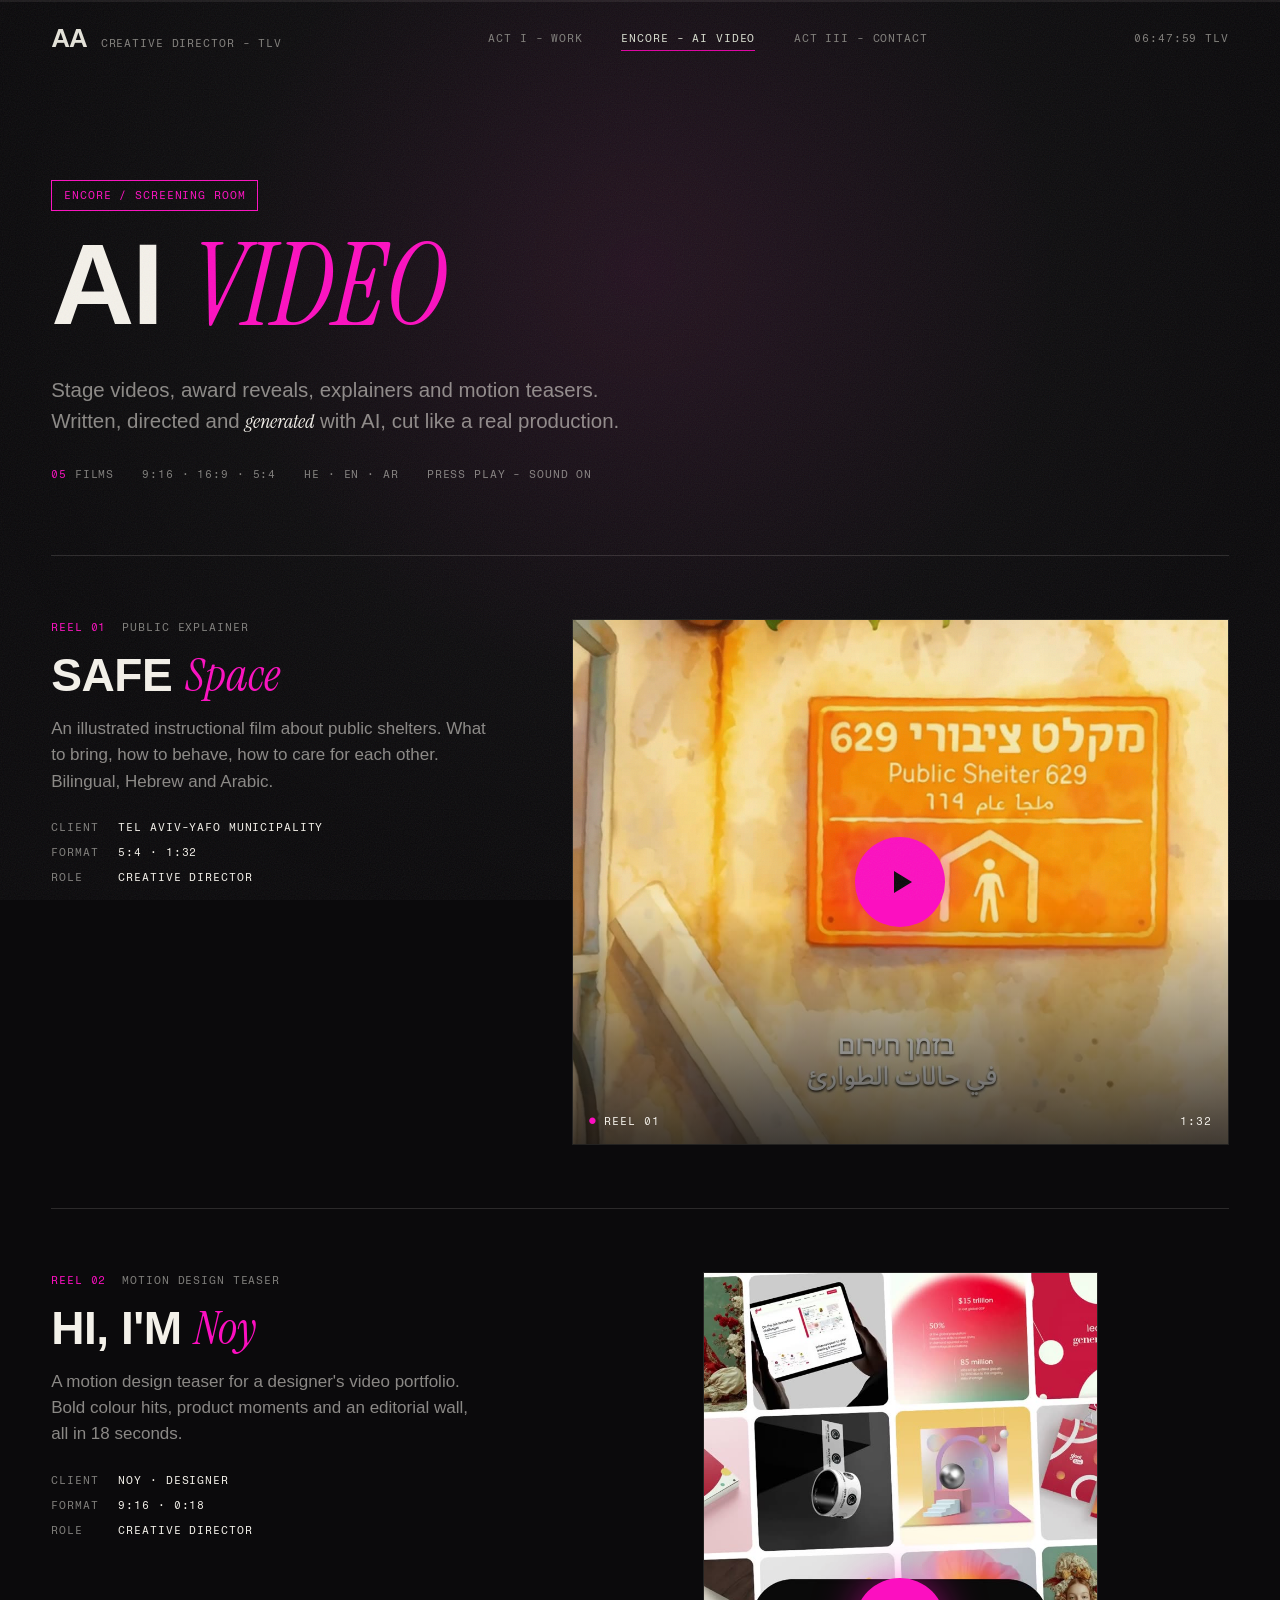
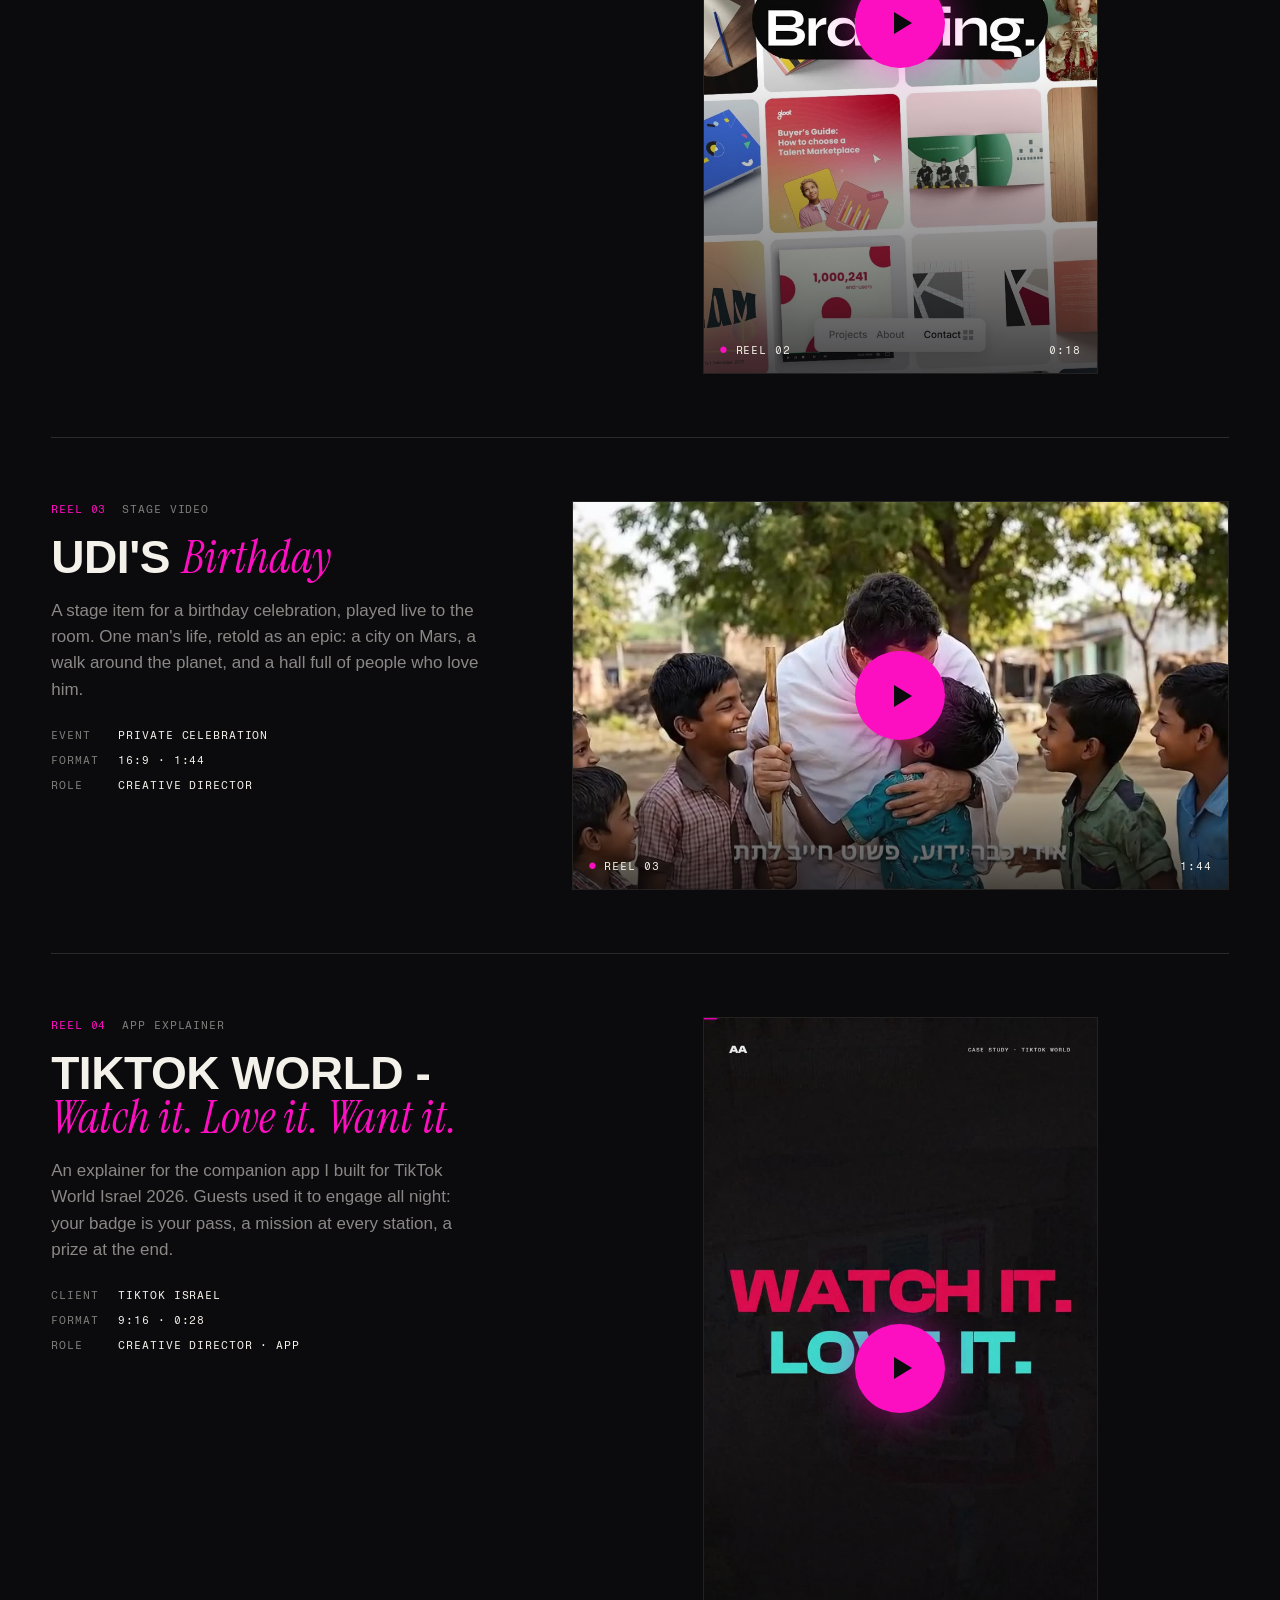
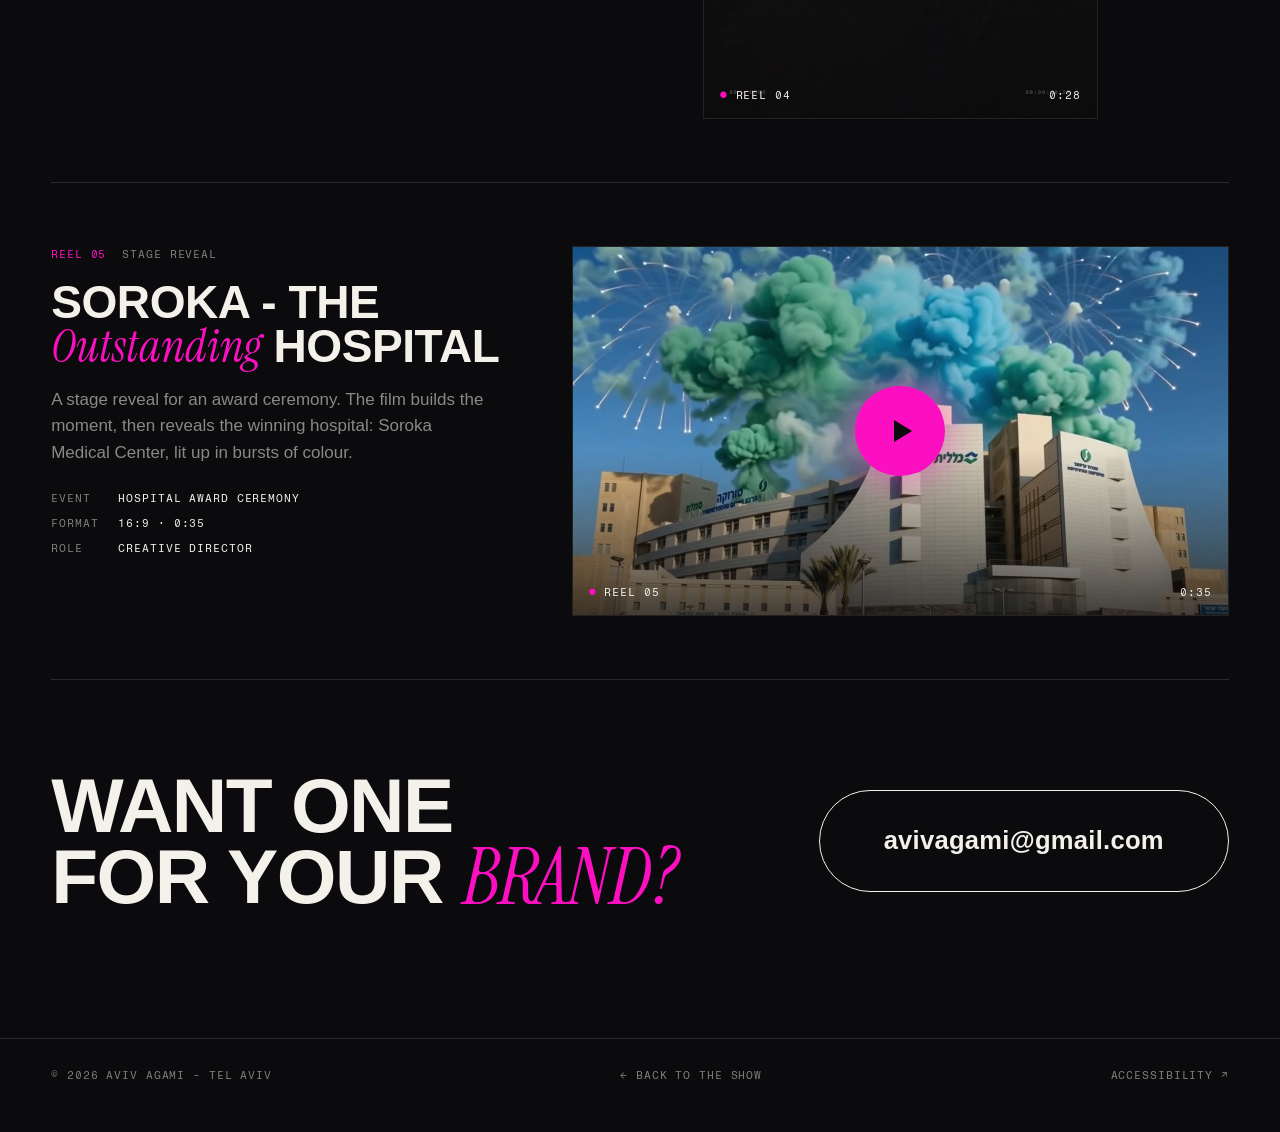
==== ai-video/index.html @ bc3da6c7 "Add AI video portfolio page at /ai-video/ and link it from the home page Five films (Safe Space, Hi " ====
<!doctype html>
<html lang="en">
<head>
  <meta charset="utf-8">
  <meta name="viewport" content="width=device-width,initial-scale=1">
  <title>AI Video - Aviv Agami</title>
  <meta name="description" content="AI video portfolio by Aviv Agami: brand films, case studies, explainers and personal tributes made with generative AI.">
  <link rel="icon" href="/favicon.svg" type="image/svg+xml">

  <meta property="og:type" content="website">
  <meta property="og:url" content="https://avivagami.com/ai-video/">
  <meta property="og:title" content="AI Video - Aviv Agami">
  <meta property="og:description" content="Brand films, case studies, explainers and tributes made with generative AI.">
  <meta property="og:image" content="https://avivagami.com/images/ai/safe-space.jpg">
  <meta name="twitter:card" content="summary_large_image">

  <link rel="preconnect" href="https://api.fontshare.com" crossorigin>
  <link rel="preconnect" href="https://fonts.gstatic.com" crossorigin>
  <link href="https://api.fontshare.com/v2/css?f[]=clash-display@500,600,700&f[]=satoshi@400,500,700&display=swap" rel="stylesheet">
  <link href="https://fonts.googleapis.com/css2?family=Fragment+Mono:ital@0;1&family=Instrument+Serif:ital@1&display=swap" rel="stylesheet">
  <link rel="stylesheet" href="/styles.css">
  <style>
    /* ---------- AI VIDEO — "screening room" (page-only styles) ---------- */
    .nav__links a.is-here { color: var(--bone); }
    .nav__links a.is-here::after { right: 0; }

    .reel-hero { padding-top: clamp(120px, 20vh, 220px); padding-bottom: clamp(40px, 8vh, 90px); }
    .reel-hero .act__head { margin-bottom: 0; }
    .reel-hero__lede {
      max-width: 620px;
      margin: clamp(24px, 4vh, 40px) 0 0;
      font-size: clamp(18px, 1.6vw, 22px);
      color: var(--bone-dim);
    }
    .reel-hero__lede em { color: var(--bone); }
    .reel-hero__meta {
      display: flex; flex-wrap: wrap; gap: 10px 28px;
      margin-top: 28px; color: var(--bone-faint);
    }
    .reel-hero__meta b { color: var(--signal); font-weight: 400; }

    .reels { list-style: none; margin: 0; padding: 0; border-top: var(--hair); }

    .reel {
      display: grid;
      grid-template-columns: minmax(0, 5fr) minmax(0, 7fr);
      gap: clamp(24px, 4vw, 64px);
      align-items: center;
      padding: clamp(40px, 7vh, 80px) 0;
      border-bottom: var(--hair);
    }
    .reel__info { align-self: start; position: sticky; top: 96px; }
    .reel__cue { display: flex; gap: 16px; color: var(--signal); margin-bottom: 18px; }
    .reel__cue span + span { color: var(--bone-faint); }
    .reel__title {
      margin: 0 0 18px;
      font-family: var(--display);
      font-weight: 600;
      text-transform: uppercase;
      font-size: clamp(30px, 3.6vw, 56px);
      line-height: 0.95;
      letter-spacing: -0.01em;
    }
    .reel__title em { color: var(--signal); text-transform: none; letter-spacing: 0; }
    .reel__desc { margin: 0 0 24px; color: var(--bone-dim); max-width: 46ch; }
    .reel__facts {
      display: grid; grid-template-columns: auto 1fr; gap: 8px 20px;
      margin: 0; color: var(--bone-faint);
    }
    .reel__facts dt { color: var(--bone-faint); }
    .reel__facts dd { margin: 0; color: var(--bone); }

    /* the screen */
    .screen {
      position: relative;
      justify-self: center;
      width: 100%;
      background: #000;
      border: var(--hair);
      overflow: hidden;
    }
    .screen--v  { aspect-ratio: 9 / 16; max-width: min(100%, calc(78vh * 9 / 16)); }
    .screen--h  { aspect-ratio: 16 / 9; }
    .screen--sq { aspect-ratio: 5 / 4;  max-width: min(100%, calc(78vh * 5 / 4)); }
    .screen--w  { aspect-ratio: 27 / 16; }
    .screen video { display: block; width: 100%; height: 100%; object-fit: cover; background: #000; }
    .screen.is-playing video { object-fit: contain; }

    .screen__play {
      position: absolute; inset: 0;
      display: grid; place-items: center;
      background: linear-gradient(180deg, rgba(11,10,12,0) 55%, rgba(11,10,12,0.75));
      transition: opacity 0.3s;
    }
    .screen__play::before {
      content: "";
      width: clamp(64px, 7vw, 92px); height: clamp(64px, 7vw, 92px);
      border-radius: 50%;
      background: var(--signal);
      box-shadow: 0 0 40px rgba(252, 15, 192, 0.55);
      transition: transform 0.35s var(--ease);
    }
    .screen__play::after {
      content: "";
      position: absolute; left: 50%; top: 50%;
      margin: -11px 0 0 -6px;
      border-style: solid;
      border-width: 11px 0 11px 18px;
      border-color: transparent transparent transparent var(--stage);
    }
    .screen__play:hover::before, .screen__play:focus-visible::before { transform: scale(1.12); }
    .screen__play:focus-visible { outline: 2px solid var(--signal); outline-offset: -2px; }
    .screen__label {
      position: absolute; left: 16px; right: 16px; bottom: 14px;
      display: flex; justify-content: space-between; gap: 12px;
      color: var(--bone); pointer-events: none;
    }
    .screen__label .rec { color: var(--signal); }
    .screen.is-playing .screen__play,
    .screen.is-playing .screen__label { opacity: 0; pointer-events: none; }

    .reel-cta {
      display: flex; flex-wrap: wrap; align-items: center; justify-content: space-between;
      gap: 24px;
      padding-top: clamp(60px, 10vh, 120px);
    }
    .reel-cta h2 {
      margin: 0;
      font-family: var(--display); font-weight: 700; text-transform: uppercase;
      font-size: clamp(40px, 6vw, 96px); line-height: 0.92; letter-spacing: -0.02em;
    }
    .reel-cta h2 em { color: var(--signal); letter-spacing: 0; }

    @media (max-width: 860px) {
      .reel { grid-template-columns: 1fr; }
      .reel__info { position: static; }
      .screen--v { max-width: min(100%, 420px); }
    }
  </style>
</head>
<body>

  <div class="grain" aria-hidden="true"></div>
  <div class="spot" id="spot" aria-hidden="true"></div>
  <div class="progress" aria-hidden="true"><div class="progress__bar" id="progressBar"></div></div>

  <!-- ============ NAV ============ -->
  <header class="nav">
    <a class="nav__brand" href="/">
      <span class="nav__mark">AA</span>
      <span class="nav__sub mono">CREATIVE DIRECTOR - TLV</span>
    </a>
    <nav class="nav__links mono">
      <a href="/#work"><span class="nav__act">ACT I - </span>WORK</a>
      <a href="/ai-video/" class="is-here" aria-current="page"><span class="nav__act">ENCORE - </span>AI VIDEO</a>
      <a href="/#contact"><span class="nav__act">ACT III - </span>CONTACT</a>
    </nav>
    <div class="nav__time mono"><span id="tlvTime">00:00:00</span> TLV</div>
  </header>

  <main>

    <!-- ============ HERO ============ -->
    <section class="act reel-hero">
      <div class="act__head">
        <span class="act__no mono" data-reveal>ENCORE / SCREENING ROOM</span>
        <h1 class="act__title" data-reveal>AI <em>VIDEO</em></h1>
        <p class="reel-hero__lede" data-reveal>
          Stage videos, award reveals, explainers and motion teasers.
          Written, directed and <em>generated</em> with AI, cut like a real production.
        </p>
        <div class="reel-hero__meta mono" data-reveal>
          <span><b>05</b> FILMS</span>
          <span>9:16 · 16:9 · 5:4</span>
          <span>HE · EN · AR</span>
          <span>PRESS PLAY - SOUND ON</span>
        </div>
      </div>
    </section>

    <!-- ============ THE REELS ============ -->
    <section class="act" style="padding-top:0">
      <ol class="reels">

        <li class="reel" data-reveal>
          <div class="reel__info">
            <div class="reel__cue mono"><span>REEL 01</span><span>PUBLIC EXPLAINER</span></div>
            <h2 class="reel__title">Safe <em>Space</em></h2>
            <p class="reel__desc">An illustrated instructional film about public shelters. What to bring, how to behave, how to care for each other. Bilingual, Hebrew and Arabic.</p>
            <dl class="reel__facts mono">
              <dt>CLIENT</dt><dd>Tel Aviv-Yafo Municipality</dd>
              <dt>FORMAT</dt><dd>5:4 · 1:32</dd>
              <dt>ROLE</dt><dd>Creative Director</dd>
            </dl>
          </div>
          <div class="screen screen--sq">
            <video src="/videos/ai/safe-space.mp4" poster="/images/ai/safe-space.jpg" preload="none" playsinline></video>
            <button class="screen__play" aria-label="Play Safe Space film"></button>
            <div class="screen__label mono"><span><span class="rec">●</span> REEL 01</span><span>1:32</span></div>
          </div>
        </li>

        <li class="reel" data-reveal>
          <div class="reel__info">
            <div class="reel__cue mono"><span>REEL 02</span><span>MOTION DESIGN TEASER</span></div>
            <h2 class="reel__title">Hi, I'm <em>Noy</em></h2>
            <p class="reel__desc">A motion design teaser for a designer's video portfolio. Bold colour hits, product moments and an editorial wall, all in 18 seconds.</p>
            <dl class="reel__facts mono">
              <dt>CLIENT</dt><dd>Noy · Designer</dd>
              <dt>FORMAT</dt><dd>9:16 · 0:18</dd>
              <dt>ROLE</dt><dd>Creative Director</dd>
            </dl>
          </div>
          <div class="screen screen--v">
            <video src="/videos/ai/designer-portfolio.mp4" poster="/images/ai/designer-portfolio.jpg" preload="none" playsinline></video>
            <button class="screen__play" aria-label="Play portfolio teaser"></button>
            <div class="screen__label mono"><span><span class="rec">●</span> REEL 02</span><span>0:18</span></div>
          </div>
        </li>

        <li class="reel" data-reveal>
          <div class="reel__info">
            <div class="reel__cue mono"><span>REEL 03</span><span>STAGE VIDEO</span></div>
            <h2 class="reel__title">Udi's <em>Birthday</em></h2>
            <p class="reel__desc">A stage item for a birthday celebration, played live to the room. One man's life, retold as an epic: a city on Mars, a walk around the planet, and a hall full of people who love him.</p>
            <dl class="reel__facts mono">
              <dt>EVENT</dt><dd>Private celebration</dd>
              <dt>FORMAT</dt><dd>16:9 · 1:44</dd>
              <dt>ROLE</dt><dd>Creative Director</dd>
            </dl>
          </div>
          <div class="screen screen--w">
            <video src="/videos/ai/udi-birthday.mp4" poster="/images/ai/udi-birthday.jpg" preload="none" playsinline></video>
            <button class="screen__play" aria-label="Play birthday stage video"></button>
            <div class="screen__label mono"><span><span class="rec">●</span> REEL 03</span><span>1:44</span></div>
          </div>
        </li>

        <li class="reel" data-reveal>
          <div class="reel__info">
            <div class="reel__cue mono"><span>REEL 04</span><span>APP EXPLAINER</span></div>
            <h2 class="reel__title">TikTok World - <em>Watch it. Love it. Want it.</em></h2>
            <p class="reel__desc">An explainer for the companion app I built for TikTok World Israel 2026. Guests used it to engage all night: your badge is your pass, a mission at every station, a prize at the end.</p>
            <dl class="reel__facts mono">
              <dt>CLIENT</dt><dd>TikTok Israel</dd>
              <dt>FORMAT</dt><dd>9:16 · 0:28</dd>
              <dt>ROLE</dt><dd>Creative Director · App</dd>
            </dl>
          </div>
          <div class="screen screen--v">
            <video src="/videos/ai/tiktok-world.mp4" poster="/images/ai/tiktok-world.jpg" preload="none" playsinline></video>
            <button class="screen__play" aria-label="Play TikTok World app explainer"></button>
            <div class="screen__label mono"><span><span class="rec">●</span> REEL 04</span><span>0:28</span></div>
          </div>
        </li>

        <li class="reel" data-reveal>
          <div class="reel__info">
            <div class="reel__cue mono"><span>REEL 05</span><span>STAGE REVEAL</span></div>
            <h2 class="reel__title">Soroka - The <em>Outstanding</em> Hospital</h2>
            <p class="reel__desc">A stage reveal for an award ceremony. The film builds the moment, then reveals the winning hospital: Soroka Medical Center, lit up in bursts of colour.</p>
            <dl class="reel__facts mono">
              <dt>EVENT</dt><dd>Hospital award ceremony</dd>
              <dt>FORMAT</dt><dd>16:9 · 0:35</dd>
              <dt>ROLE</dt><dd>Creative Director</dd>
            </dl>
          </div>
          <div class="screen screen--h">
            <video src="/videos/ai/soroka.mp4" poster="/images/ai/soroka.jpg" preload="none" playsinline></video>
            <button class="screen__play" aria-label="Play Soroka award reveal"></button>
            <div class="screen__label mono"><span><span class="rec">●</span> REEL 05</span><span>0:35</span></div>
          </div>
        </li>

      </ol>

      <div class="reel-cta" data-reveal>
        <h2>WANT ONE<br>FOR YOUR <em>BRAND?</em></h2>
        <a class="btn-mag" href="mailto:avivagami@gmail.com?subject=AI%20video">
          <span class="btn-mag__fill"></span>
          <span class="btn-mag__label">avivagami@gmail.com</span>
        </a>
      </div>
    </section>

  </main>

  <footer class="footer">
    <div class="footer__row mono">
      <span>© 2026 AVIV AGAMI - TEL AVIV</span>
      <a href="/">← BACK TO THE SHOW</a>
      <a href="/accessibility.html">ACCESSIBILITY ↗</a>
    </div>
  </footer>

  <script>
  (function () {
    // reveal on scroll
    var els = document.querySelectorAll('[data-reveal]');
    if ('IntersectionObserver' in window) {
      var io = new IntersectionObserver(function (ents) {
        ents.forEach(function (en) {
          if (en.isIntersecting) { en.target.classList.add('is-in'); io.unobserve(en.target); }
        });
      }, { threshold: 0.08 });
      els.forEach(function (el, i) { if (i < 4) el.style.setProperty('--d', (i * 0.08) + 's'); io.observe(el); });
    } else {
      els.forEach(function (el) { el.classList.add('is-in'); });
    }

    // TLV clock
    var clock = document.getElementById('tlvTime');
    function tick() {
      try {
        clock.textContent = new Date().toLocaleTimeString('en-GB', { timeZone: 'Asia/Jerusalem', hour12: false });
      } catch (e) { clock.textContent = new Date().toLocaleTimeString('en-GB', { hour12: false }); }
    }
    tick(); setInterval(tick, 1000);

    // scroll progress + spotlight
    var bar = document.getElementById('progressBar');
    var spot = document.getElementById('spot');
    function onScroll() {
      var h = document.documentElement.scrollHeight - innerHeight;
      bar.style.width = (h > 0 ? (scrollY / h) * 100 : 0) + '%';
    }
    addEventListener('scroll', onScroll, { passive: true }); onScroll();
    addEventListener('pointermove', function (e) {
      spot.style.setProperty('--mx', e.clientX + 'px');
      spot.style.setProperty('--my', e.clientY + 'px');
    }, { passive: true });

    // players: one plays at a time
    var screens = document.querySelectorAll('.screen');
    screens.forEach(function (s) {
      var v = s.querySelector('video');
      s.querySelector('.screen__play').addEventListener('click', function () {
        screens.forEach(function (o) { if (o !== s) o.querySelector('video').pause(); });
        v.controls = true;
        s.classList.add('is-playing');
        v.play();
      });
      v.addEventListener('pause', function () { if (v.ended) s.classList.remove('is-playing'); });
      v.addEventListener('play', function () {
        screens.forEach(function (o) { if (o !== s) o.querySelector('video').pause(); });
      });
    });
  })();
  </script>

  <!-- Cloudflare Web Analytics -->
  <script defer src="https://static.cloudflareinsights.com/beacon.min.js" data-cf-beacon='{"token": "11a063e5d36c40c1a166da0a340a02b1"}'></script>
</body>
</html>
---- styles.css ----
/* =========================================================
   AVIV AGAMI — "RUN OF SHOW" redesign
   Stage-black. One magenta light. The portfolio as a live show.
   ========================================================= */

:root {
  --stage:      #0B0A0C;   /* house black, slightly violet */
  --stage-2:    #131115;   /* raised surface */
  --bone:       #F4F1EA;   /* warm house-light white */
  --bone-dim:   rgba(244, 241, 234, 0.55);
  --bone-faint: rgba(244, 241, 234, 0.5);  /* WCAG AA: ~4.9:1 on stage black */
  --signal:     #FC0FC0;   /* the one light */
  --signal-dim: rgba(252, 15, 192, 0.14);
  --hair:       1px solid rgba(244, 241, 234, 0.14);

  --display: 'Clash Display', 'Arial Narrow', sans-serif;
  --body:    'Satoshi', 'Helvetica Neue', sans-serif;
  --mono:    'Fragment Mono', ui-monospace, monospace;
  --serif-i: 'Instrument Serif', Georgia, serif;

  --pad: clamp(20px, 4vw, 64px);
  --ease: cubic-bezier(0.65, 0.05, 0, 1);
}

* { box-sizing: border-box; }

html { scroll-behavior: smooth; overflow-x: clip; }

body {
  margin: 0;
  background: var(--stage);
  color: var(--bone);
  font-family: var(--body);
  font-size: 17px;
  line-height: 1.55;
  overflow-x: clip;   /* clip horizontal overflow WITHOUT breaking position:sticky */
  -webkit-font-smoothing: antialiased;
}

::selection { background: var(--signal); color: var(--stage); }

::-webkit-scrollbar { width: 10px; }
::-webkit-scrollbar-track { background: var(--stage); }
::-webkit-scrollbar-thumb { background: #2c2830; border-radius: 0; }
::-webkit-scrollbar-thumb:hover { background: var(--signal); }

a { color: inherit; text-decoration: none; }
img { display: block; max-width: 100%; }
button { font: inherit; color: inherit; background: none; border: none; cursor: pointer; padding: 0; }

.mono {
  font-family: var(--mono);
  font-size: 11px;
  letter-spacing: 0.08em;
  text-transform: uppercase;
}

em { font-family: var(--serif-i); font-style: italic; font-weight: 400; }

/* =========================================================
   ATMOSPHERE — grain, spotlight, cursor
   ========================================================= */

.grain {
  position: fixed; inset: 0;          /* no overscan — never causes horizontal overflow */
  z-index: 90;
  pointer-events: none;
  opacity: 0.07;
  background-image: url("data:image/svg+xml,%3Csvg xmlns='http://www.w3.org/2000/svg' width='240' height='240'%3E%3Cfilter id='n'%3E%3CfeTurbulence type='fractalNoise' baseFrequency='0.85' numOctaves='2'/%3E%3C/filter%3E%3Crect width='100%25' height='100%25' filter='url(%23n)'/%3E%3C/svg%3E");
  background-size: 240px 240px;
  animation: grainShift 0.9s steps(4) infinite;
}
/* animate the noise via background-position so the element itself never moves/overflows */
@keyframes grainShift {
  0% { background-position: 0 0; }
  25% { background-position: -30px 20px; }
  50% { background-position: 25px -15px; }
  75% { background-position: -15px -25px; }
  100% { background-position: 0 0; }
}

.spot {
  position: fixed; inset: 0;
  z-index: 1;
  pointer-events: none;
  background:
    radial-gradient(600px circle at var(--mx, 50%) var(--my, 30%),
      rgba(252, 15, 192, 0.07), transparent 70%),
    radial-gradient(1200px circle at var(--mx, 50%) var(--my, 30%),
      rgba(244, 241, 234, 0.04), transparent 60%);
}

.cursor {
  position: fixed; top: 0; left: 0;
  z-index: 999;
  width: 14px; height: 14px;
  margin: -7px 0 0 -7px;
  border-radius: 50%;
  background: var(--signal);
  pointer-events: none;
  mix-blend-mode: difference;
  transition: width 0.25s var(--ease), height 0.25s var(--ease),
              margin 0.25s var(--ease), background 0.25s var(--ease);
  display: grid; place-items: center;
}
.cursor.is-big {
  width: 84px; height: 84px;
  margin: -42px 0 0 -42px;
  background: var(--bone);
  mix-blend-mode: difference;
}
.cursor__label {
  font-size: 10px;
  color: var(--stage);
  opacity: 0;
  white-space: nowrap;
  transition: opacity 0.2s;
}
.cursor.is-big .cursor__label { opacity: 1; }
@media (hover: none) { .cursor { display: none; } }

/* =========================================================
   TIMECODE + PROGRESS
   ========================================================= */

@keyframes blink { 50% { opacity: 0; } }
.blink { animation: blink 1.2s steps(2) infinite; }

.progress {
  position: fixed; top: 0; left: 0; right: 0;
  height: 2px; z-index: 200;
  background: rgba(244, 241, 234, 0.08);
}
.progress__bar {
  height: 100%; width: 0%;
  background: var(--signal);
  box-shadow: 0 0 12px rgba(252, 15, 192, 0.8);
}

/* =========================================================
   LOADER — HOUSE OPENS
   ========================================================= */

.loader {
  position: fixed; inset: 0;
  z-index: 1000;
  background: var(--stage);
  display: grid; place-items: center;
  transition: clip-path 0.9s var(--ease);
  clip-path: inset(0 0 0 0);
}
.loader.is-done { clip-path: inset(0 0 100% 0); }
.loader__inner {
  width: min(92vw, 900px);
  display: flex; flex-direction: column; gap: clamp(24px, 6vh, 64px);
}
.loader__row { display: flex; justify-content: space-between; color: var(--bone-dim); }
.loader__standby { color: var(--signal); display: block; margin-bottom: 12px; }
.loader__title {
  margin: 0;
  font-family: var(--display);
  font-weight: 700;
  font-size: clamp(64px, 14vw, 180px);
  line-height: 0.88;
  letter-spacing: -0.02em;
  text-transform: uppercase;
}
.loader__title em { color: var(--signal); letter-spacing: 0; }
.loader__curtain {
  position: absolute; left: 0; right: 0; bottom: 0;
  height: 3px; background: var(--signal);
  transform-origin: left;
  transform: scaleX(var(--p, 0));
  transition: transform 0.2s linear;
}

/* =========================================================
   NAV
   ========================================================= */

.nav {
  position: fixed; top: 0; left: 0; right: 0;
  z-index: 100;
  display: flex; align-items: center; justify-content: space-between;
  padding: 18px var(--pad);
  mix-blend-mode: difference;
}
.nav__brand { display: flex; align-items: baseline; gap: 14px; }
.nav__mark {
  font-family: var(--display);
  font-weight: 700; font-size: 26px;
  letter-spacing: -0.04em;
}
.nav__sub { color: var(--bone-dim); }
.nav__links { display: flex; gap: clamp(16px, 3vw, 40px); }
.nav__links a { position: relative; padding: 4px 0; color: var(--bone-dim); transition: color 0.2s; }
.nav__links a:hover { color: var(--bone); }
.nav__links a::after {
  content: ""; position: absolute; left: 0; right: 100%; bottom: 0;
  height: 1px; background: var(--signal);
  transition: right 0.35s var(--ease);
}
.nav__links a:hover::after { right: 0; }
.nav__time { color: var(--bone-dim); }
@media (max-width: 760px) {
  .nav__sub, .nav__time, .nav__act { display: none; }
  .nav__links { font-size: 10px; gap: 18px; }
  .nav__links a { white-space: nowrap; }
  .nav__mark { font-size: 22px; }
}

/* =========================================================
   HERO
   ========================================================= */

.hero {
  position: relative;
  min-height: 100svh;
  display: flex; flex-direction: column; justify-content: center;
  padding: 110px var(--pad) 40px;
  z-index: 2;
}
.hero__meta {
  display: flex; justify-content: space-between;
  color: var(--bone-dim);
  border-bottom: var(--hair);
  padding-bottom: 14px;
  margin-bottom: clamp(24px, 5vh, 56px);
}
.hero__avail { color: var(--signal); }

.hero__title {
  margin: 0;
  font-family: var(--display);
  font-weight: 700;
  text-transform: uppercase;
  font-size: clamp(78px, 17.5vw, 290px);
  line-height: 0.82;
  letter-spacing: -0.03em;
}
.hero__line { display: block; overflow: hidden; }
.hero__line--offset {
  display: flex; align-items: flex-end; gap: clamp(16px, 3vw, 48px);
  padding-left: clamp(40px, 12vw, 280px);
}
.hero__word { display: inline-block; }
.hero__word--outline {
  color: transparent;
  -webkit-text-stroke: 2px var(--bone);
  transition: color 0.4s var(--ease), -webkit-text-stroke-color 0.4s var(--ease);
}
.hero__title:hover .hero__word--outline {
  color: var(--signal);
  -webkit-text-stroke-color: var(--signal);
}
.hero__role {
  color: var(--signal);
  /* sized in em of the title so the 5-line block tracks the cap-height
     of the "I" in AGAMI at every viewport width */
  font-size: 0.075em;
  line-height: 1.78;
  padding-bottom: 0;
  /* nudge up so LIGHT's baseline meets the bottom of the "I". Uses top
     (not transform) because the reveal animation owns transform here.
     em is relative to the role font, which itself scales with the title. */
  position: relative;
  top: -0.65em;
  white-space: nowrap;
}

.hero__lede {
  margin: clamp(28px, 6vh, 64px) 0 0 auto;
  max-width: 540px;
  font-size: clamp(18px, 2vw, 24px);
  line-height: 1.45;
  color: var(--bone-dim);
  text-align: right;
}
.hero__lede em { color: var(--signal); font-size: 1.12em; }

.hero__foot {
  margin-top: auto;
  padding-top: clamp(28px, 6vh, 64px);
  display: flex; justify-content: space-between;
  color: var(--bone-faint);
}
.hero__arrow { display: inline-block; animation: dip 1.6s var(--ease) infinite; color: var(--signal); }
@keyframes dip { 50% { transform: translateY(5px); } }

@media (max-width: 760px) {
  .hero {
    min-height: auto;
    justify-content: flex-start;
    padding-top: 90px;
    padding-bottom: 40px;
    gap: 0;
  }
  .hero__meta { flex-direction: column; gap: 4px; margin-bottom: 24px; }
  .hero__title { font-size: clamp(60px, 19vw, 290px); }
  .hero__line--offset { padding-left: 6vw; }
  .hero__role { display: none; }
  .hero__lede {
    text-align: left;
    margin-left: 0;
    margin-top: 24px;
    font-size: clamp(17px, 4.5vw, 22px);
  }
  .hero__foot {
    padding-top: 28px;
    margin-top: 0;
  }
}

/* wide screens: pull the name + lede toward the middle, but keep the
   top/bottom framing rails (meta + foot) full-bleed to the edges.
   Uses padding-left (not max-width) so the title stays full-width and the
   stacked role tagline beside AGAMI is never clipped by .hero__line's
   overflow:hidden. */
@media (min-width: 1500px) {
  .hero__title { padding-left: calc((100% - 1372px) / 2); }
  .hero__lede { margin-right: calc((100% - 1372px) / 2); }
}

/* reveal animation */
[data-reveal] {
  opacity: 0;
  transform: translateY(40px);
  transition: opacity 0.8s var(--ease), transform 0.8s var(--ease);
  transition-delay: var(--d, 0s);
}
[data-reveal].is-in { opacity: 1; transform: none; }
.hero__line [data-reveal]:not(.is-in) { transform: translateY(110%); }

/* =========================================================
   MARQUEE
   ========================================================= */

.marquee {
  position: relative;
  z-index: 2;
  border-top: var(--hair);
  border-bottom: var(--hair);
  overflow: hidden;
  padding: 14px 0;
  background: var(--stage);
}
.marquee__track {
  display: flex; gap: 48px; align-items: center;
  width: max-content;
  animation: scroll 28s linear infinite;
  font-family: var(--display);
  font-weight: 500;
  font-size: clamp(20px, 2.6vw, 34px);
  letter-spacing: 0.02em;
  white-space: nowrap;
}
.marquee:hover .marquee__track { animation-play-state: paused; }
.marquee__track span { color: var(--bone-dim); transition: color 0.3s; }
.marquee__track span:hover { color: var(--signal); }
.marquee__track i { color: var(--signal); font-style: normal; font-size: 0.6em; flex-shrink: 0; }
.mq-logo {
  height: 28px;
  width: auto;
  max-width: 130px;
  object-fit: contain;
  filter: brightness(0) invert(1);
  opacity: 1;
  transition: opacity 0.3s, filter 0.3s;
  flex-shrink: 0;
}
.mq-logo--lg { height: 32px; }
/* Autodesk is a full-colour PNG — no filter, just dim it slightly */
.mq-logo--color {
  filter: none;
  opacity: 0.85;
}
.marquee__track:hover .mq-logo { opacity: 0.7; }
.marquee__track:hover .mq-logo--color { opacity: 0.6; }
/* Hover: turn white logos magenta */
.mq-logo:hover {
  opacity: 1 !important;
  filter: brightness(0) invert(1) sepia(1) saturate(20) hue-rotate(285deg);
}
/* Hover: tint the colour PNG magenta */
.mq-logo--color:hover {
  opacity: 1 !important;
  filter: sepia(1) saturate(10) hue-rotate(285deg);
}
@keyframes scroll { to { transform: translateX(-50%); } }

/* =========================================================
   ACTS (sections)
   ========================================================= */

.act {
  position: relative;
  z-index: 2;
  padding: clamp(90px, 14vh, 180px) var(--pad);
}
.act__head { margin-bottom: clamp(40px, 8vh, 90px); }
.act__no {
  display: inline-block;
  color: var(--signal);
  border: 1px solid var(--signal);
  padding: 6px 12px;
  margin-bottom: 22px;
}
.act__title {
  margin: 0;
  font-family: var(--display);
  font-weight: 700;
  text-transform: uppercase;
  font-size: clamp(54px, 9vw, 150px);
  line-height: 0.9;
  letter-spacing: -0.02em;
}
.act__title em { color: var(--signal); letter-spacing: 0; }
.act__note { margin-top: 18px; color: var(--bone-faint); }

/* =========================================================
   CUE SHEET — the work list
   ========================================================= */

.cues {
  list-style: none;
  margin: 0; padding: 0;
  border-top: var(--hair);
}
.cue {
  position: relative;
  border-bottom: var(--hair);
  cursor: pointer;
}
.cue__inner {
  display: grid;
  grid-template-columns: 90px 1fr auto;
  align-items: baseline;
  gap: clamp(12px, 3vw, 40px);
  padding: clamp(22px, 3.4vw, 44px) 0;
  transition: transform 0.45s var(--ease);
}
.cue:hover .cue__inner { transform: translateX(clamp(10px, 2vw, 34px)); }
.cue__no { color: var(--bone-faint); transition: color 0.3s; align-self: center; }
.cue:hover .cue__no { color: var(--signal); }
.cue__body { display: flex; flex-direction: column; gap: 10px; }
.cue__type {
  font-size: 12.65px;
  font-weight: 600;
  letter-spacing: 0.16em;
  text-transform: uppercase;
  color: var(--signal);
}
.cue__tags { display: flex; flex-wrap: wrap; gap: 6px; }
.cue__tag {
  font-size: 10px;
  letter-spacing: 0.1em;
  color: var(--bone-dim);
  background: rgba(11, 10, 12, 0.55);
  border: 1px solid rgba(244, 241, 234, 0.18);
  padding: 3px 8px;
  border-radius: 999px;
  transition: color 0.3s, border-color 0.3s, background 0.3s;
}
.cue:hover .cue__tag { color: var(--signal); border-color: rgba(252, 15, 192, 0.35); }

/* When the spotlight backdrop is active (touch), tags sit over a photo —
   give them a blurred dark chip so they always read clearly. The .is-live
   class is only ever set on touch, so these rules are scoped correctly. */
.has-spotlight .cue__tag {
  color: var(--bone);
  background: rgba(11, 10, 12, 0.74);
  border-color: rgba(244, 241, 234, 0.3);
  -webkit-backdrop-filter: blur(6px);
  backdrop-filter: blur(6px);
}
.has-spotlight .cue.is-live .cue__tag {
  color: #fff;
  background: var(--signal);
  border-color: var(--signal);
  -webkit-backdrop-filter: none;
  backdrop-filter: none;
  box-shadow: 0 0 16px rgba(252, 15, 192, 0.6);
}
.cue__title {
  margin: 0;
  font-family: var(--display);
  font-weight: 600;
  text-transform: uppercase;
  font-size: clamp(26px, 4.6vw, 72px);
  line-height: 1;
  letter-spacing: -0.015em;
  color: var(--bone);
  transition: color 0.3s;
}
.cue:hover .cue__title { color: var(--signal); }
.cue:hover .cue__body { color: var(--signal); }
.cue__meta {
  display: flex; flex-direction: column; align-items: flex-end; gap: 4px;
  color: var(--bone-dim);
  text-align: right;
}
.cue__year { color: var(--bone-faint); }
.cue::after {
  content: "OPEN ↗";
  position: absolute; right: 0; top: 50%;
  transform: translate(20px, -50%);
  font-family: var(--mono); font-size: 10px; letter-spacing: 0.1em;
  color: var(--signal);
  opacity: 0;
  transition: opacity 0.3s, transform 0.3s var(--ease);
  pointer-events: none;
}
.cue:hover::after { opacity: 1; transform: translate(0, -50%); }
@media (max-width: 760px) {
  .cue__inner { grid-template-columns: 56px 1fr; row-gap: 8px; }
  .cue__meta {
    grid-column: 2;
    flex-direction: row;
    align-items: baseline;
    gap: 14px;
    text-align: left;
  }
  .cue::after { display: none; }
}

/* mobile scroll-spotlight: backdrop photo behind the cue list */
.cuebg {
  position: fixed; inset: 0;
  z-index: 1;
  pointer-events: none;
  opacity: 0;
  transition: opacity 0.6s var(--ease);
}
.cuebg.is-on { opacity: 1; }
.cuebg img {
  position: absolute; inset: 0;
  width: 100%; height: 100%;
  object-fit: cover;
  opacity: 0;
  transform: scale(1.06);
  transition: opacity 0.7s var(--ease), transform 1.4s var(--ease);
  filter: grayscale(0.35) brightness(0.34) contrast(1.08) saturate(1.2);
}
.cuebg img.is-show { opacity: 1; transform: scale(1); }
.cuebg::after {
  content: "";
  position: absolute; inset: 0;
  background:
    linear-gradient(180deg, var(--stage) 0%, transparent 28%, transparent 68%, var(--stage) 100%),
    radial-gradient(120% 90% at 50% 50%, transparent 40%, rgba(11, 10, 12, 0.55) 100%);
}

/* the cue under the spotlight (touch devices) */
.cue.is-live .cue__title { color: var(--signal); }
.cue.is-live .cue__no { color: var(--signal); }
.cue.is-live .cue__inner { transform: translateX(12px); }
.cue.is-live::before {
  content: "";
  position: absolute; left: -16px; top: 18%; bottom: 18%;
  width: 2px;
  background: var(--signal);
  box-shadow: 0 0 14px rgba(252, 15, 192, 0.9);
}

/* tap flash — every touch is a light cue */
.flash {
  position: fixed;
  z-index: 95;
  width: 14px; height: 14px;
  margin: -7px;
  border-radius: 50%;
  pointer-events: none;
  background: radial-gradient(circle, rgba(252, 15, 192, 0.55), rgba(252, 15, 192, 0.18) 45%, transparent 70%);
  animation: flashGrow 0.75s var(--ease) forwards;
}
@keyframes flashGrow {
  from { transform: scale(1); opacity: 1; }
  to { transform: scale(34); opacity: 0; }
}

/* floating hover preview */
.peek {
  position: fixed;
  z-index: 60;
  width: clamp(299px, 29.9vw, 483px);
  aspect-ratio: 4 / 3;
  pointer-events: none;
  opacity: 0;
  transform: scale(0.85) rotate(-3deg);
  transition: opacity 0.3s var(--ease), transform 0.4s var(--ease);
  overflow: hidden;
}
.peek.is-on { opacity: 1; transform: scale(1) rotate(0deg); }
.peek img {
  width: 100%; height: 100%;
  object-fit: cover;
  filter: saturate(1.05) contrast(1.05);
}
.peek__tag {
  position: absolute; left: 0; bottom: 0;
  background: var(--signal);
  color: var(--stage);
  padding: 6px 10px;
}
@media (hover: none) { .peek { display: none; } }

/* =========================================================
   MANIFESTO
   ========================================================= */

/* =========================================================
   CREATIVE PRINCIPLES — "Cue to Cue" lighting desk
   ========================================================= */
.desk {
  position: relative; z-index: 2;
  border-top: var(--hair);
  border-bottom: var(--hair);
  background: var(--stage-2);
  display: flex; flex-direction: column;
  min-height: clamp(560px, 86vh, 820px);
  overflow: hidden;
}

/* the stage where the cue plays */
.stage {
  position: relative; flex: 1;
  display: flex; align-items: center; justify-content: center;
  padding: clamp(70px, 12vh, 130px) var(--pad) clamp(40px, 6vh, 60px);
  text-align: center;
}
.pool {
  position: absolute; left: 50%; top: 46%;
  width: 130vmin; height: 130vmin;
  transform: translate(-50%, -50%);
  pointer-events: none; z-index: 0;
  background: radial-gradient(circle, rgba(252, 15, 192, 0.18), rgba(244, 241, 234, 0.06) 26%, transparent 58%);
  transition: opacity 0.4s var(--ease), transform 0.6s var(--ease), left 0.6s var(--ease);
}
.stage.dark .pool { opacity: 0.12; transform: translate(-50%, -50%) scale(0.6); }
.stage__inner { position: relative; z-index: 1; max-width: 1000px; }
.cue-meta {
  display: flex; justify-content: center; gap: 16px; flex-wrap: wrap;
  color: var(--bone-faint);
  margin-bottom: clamp(20px, 4vh, 34px);
}
.cue-meta #cueKw { color: var(--signal); }
.principle {
  font-family: var(--display);
  font-weight: 500;
  font-size: clamp(28px, 4.6vw, 66px);
  line-height: 1.16;
  letter-spacing: -0.01em;
  margin: 0 auto;
  max-width: 22ch;
  transition: opacity 0.42s var(--ease), transform 0.5s var(--ease), filter 0.42s var(--ease);
}
.stage.dark .principle { opacity: 0; transform: translateY(26px); filter: blur(7px); }
.principle em { color: var(--signal); }

/* the console strip at the bottom */
.console {
  position: relative; z-index: 2;
  border-top: var(--hair);
  background: rgba(5, 4, 8, 0.72);
  -webkit-backdrop-filter: blur(8px);
  backdrop-filter: blur(8px);
  display: grid; grid-template-columns: 1fr auto auto;
  gap: clamp(20px, 4vw, 56px);
  align-items: center;
  padding: clamp(16px, 2.4vh, 26px) var(--pad);
}
@media (max-width: 760px) { .console { grid-template-columns: 1fr auto; gap: 18px; } }

/* cue stack (left) */
.stack {
  display: flex; gap: 8px; list-style: none; margin: 0; padding: 0;
  overflow-x: auto; scrollbar-width: none;
}
.stack::-webkit-scrollbar { display: none; }
.cue-stack-item {
  flex: 0 0 auto;
  display: flex; flex-direction: column; gap: 3px;
  padding: 8px 12px;
  border: 1px solid rgba(244, 241, 234, 0.14);
  border-radius: 4px;
  cursor: pointer;
  transition: border-color 0.25s, background 0.25s;
}
.cue-stack-item:hover { border-color: rgba(244, 241, 234, 0.4); }
.cue-stack-item.on { border-color: var(--signal); background: rgba(252, 15, 192, 0.1); }
.cue-stack-item__n { font-family: var(--mono); font-size: 10px; letter-spacing: 0.06em; color: var(--bone-faint); }
.cue-stack-item.on .cue-stack-item__n { color: var(--signal); }
.cue-stack-item__k {
  font-family: var(--display); font-weight: 600; font-size: 12px;
  text-transform: uppercase; letter-spacing: -0.01em;
  color: var(--bone-dim); white-space: nowrap;
}
.cue-stack-item.on .cue-stack-item__k { color: var(--bone); }
@media (max-width: 760px) { .stack { display: none; } }

/* fader (middle) — runs on each GO */
.fader { width: clamp(90px, 12vw, 180px); display: flex; flex-direction: column; gap: 7px; }
.fader__label { display: flex; justify-content: space-between; color: var(--bone-faint); }
.fader__track { height: 5px; background: rgba(244, 241, 234, 0.12); border-radius: 99px; overflow: hidden; }
.fader__fill { height: 100%; width: 0%; background: var(--signal); box-shadow: 0 0 12px rgba(252, 15, 192, 0.8); }
@media (max-width: 760px) { .fader { display: none; } }

/* GO key (right) — the hero interaction */
.console__keys { display: flex; align-items: center; gap: 18px; }
.go {
  position: relative;
  width: clamp(84px, 11vw, 116px); aspect-ratio: 1;
  border-radius: 50%; flex: 0 0 auto;
  background: var(--signal); color: #0B0A0C;
  font-family: var(--display); font-weight: 700;
  display: flex; flex-direction: column; align-items: center; justify-content: center;
  line-height: 1;
  box-shadow: 0 0 0 6px rgba(252, 15, 192, 0.14), 0 14px 30px rgba(252, 15, 192, 0.32);
  transition: transform 0.12s var(--ease), box-shadow 0.25s;
}
.go b { font-size: clamp(22px, 3vw, 30px); letter-spacing: 0.02em; }
.go small { font-family: var(--mono); font-weight: 400; font-size: 9px; letter-spacing: 0.12em; margin-top: 4px; opacity: 0.7; }
.go:hover { box-shadow: 0 0 0 8px rgba(252, 15, 192, 0.2), 0 18px 40px rgba(252, 15, 192, 0.45); }
.go:active, .go.fire { transform: scale(0.92); }
.go.fire { animation: goFlash 0.5s var(--ease); }
@keyframes goFlash {
  0% { box-shadow: 0 0 0 6px rgba(252, 15, 192, 0.14), 0 0 0 rgba(252, 15, 192, 0.9); }
  40% { box-shadow: 0 0 0 22px rgba(252, 15, 192, 0), 0 0 60px rgba(252, 15, 192, 0.9); }
  100% { box-shadow: 0 0 0 6px rgba(252, 15, 192, 0.14); }
}
.back { align-self: center; color: var(--bone-faint); transition: color 0.2s; }
.back:hover { color: var(--bone); }

/* ---- dedicated mobile layout for the lighting desk ---- */
@media (max-width: 760px) {
  .desk { min-height: auto; }
  .stage { padding: clamp(64px, 13vh, 110px) var(--pad) 34px; }
  .cue-meta { gap: 6px 10px; margin-bottom: 20px; }
  .cue-meta__label { display: none; }     /* drop the long label (and its trailing ·) */
  .principle {
    font-size: clamp(25px, 6.6vw, 38px);
    line-height: 1.2;
    max-width: 20ch;
  }
  .pool { top: 42%; width: 150vmin; height: 150vmin; }
  /* one centred column: BACK + GO together, no dead space */
  .console {
    grid-template-columns: 1fr;
    justify-items: center;
    gap: 0;
    padding: 20px var(--pad) 28px;
  }
  .console__keys { justify-content: center; gap: 26px; }
  .go { width: 96px; }
}

/* =========================================================
   ABOUT
   ========================================================= */

.about__grid {
  display: grid;
  grid-template-columns: minmax(280px, 420px) 1fr;
  gap: clamp(32px, 6vw, 100px);
  align-items: start;
}
@media (max-width: 860px) {
  .about__grid { grid-template-columns: 1fr; }
  /* single-column stack — no room to pin, so don't make the portrait sticky */
  .about__grid .about__portrait { position: static; top: auto; }
}

.about__portrait { margin: 0; position: sticky; top: 110px; }
.about__portrait img {
  width: 100%;
  filter: grayscale(1) contrast(1.1);
  transition: filter 0.6s var(--ease);
  border: var(--hair);
}
.about__portrait:hover img { filter: grayscale(0) contrast(1); }

.about__bio p {
  margin: 0 0 1.4em;
  font-size: clamp(18px, 1.8vw, 23px);
  line-height: 1.6;
  color: var(--bone-dim);
  max-width: 58ch;
}
.about__bio p:first-child {
  font-family: var(--display);
  font-weight: 500;
  font-size: clamp(26px, 3vw, 42px);
  line-height: 1.2;
  color: var(--bone);
}
.about__bio em { color: var(--signal); font-size: 1.08em; }

/* run of show — capabilities */
.ros { margin-top: clamp(70px, 12vh, 140px); }
.ros__head {
  display: flex; justify-content: space-between;
  color: var(--bone-faint);
  padding-bottom: 12px;
  border-bottom: var(--hair);
}
.ros__list { list-style: none; margin: 0; padding: 0; counter-reset: ros; }
.ros__item {
  display: grid;
  grid-template-columns: 64px 1fr auto;
  gap: clamp(12px, 3vw, 40px);
  align-items: baseline;
  padding: 26px 0;
  border-bottom: var(--hair);
  transition: background 0.3s, padding-left 0.4s var(--ease);
}
.ros__item:hover { background: var(--signal-dim); padding-left: 16px; }
.ros__num { font-family: var(--mono); font-size: 11px; color: var(--signal); }
.ros__name {
  font-family: var(--display);
  font-weight: 600;
  font-size: clamp(20px, 2.6vw, 34px);
  text-transform: uppercase;
  letter-spacing: -0.01em;
}
.ros__desc {
  grid-column: 2;
  max-width: 62ch;
  color: var(--bone-dim);
  font-size: 15px;
  margin-top: 6px;
  display: none;
}
.ros__item.is-open .ros__desc { display: block; animation: fadeUp 0.4s var(--ease); }
@keyframes fadeUp { from { opacity: 0; transform: translateY(8px); } }
.ros__yrs { font-family: var(--mono); font-size: 11px; color: var(--bone-faint); white-space: nowrap; }
.ros__plus {
  display: inline-block;
  font-style: normal;
  color: var(--signal);
  font-size: 14px;
  margin-left: 8px;
  transition: transform 0.3s var(--ease);
}
.ros__item.is-open .ros__plus { transform: rotate(45deg); }
@media (max-width: 640px) {
  .ros__item { grid-template-columns: 44px 1fr; }
  .ros__yrs { grid-column: 2; }
}

/* =========================================================
   CONTACT
   ========================================================= */

.contact { text-align: center; padding-bottom: clamp(60px, 10vh, 120px); }
.contact__title {
  margin: 28px 0 clamp(36px, 7vh, 70px);
  font-family: var(--display);
  font-weight: 700;
  text-transform: uppercase;
  font-size: clamp(46px, 8.4vw, 140px);
  line-height: 0.92;
  letter-spacing: -0.02em;
}
.contact__title em { color: var(--signal); letter-spacing: 0; }

.contact__actions { display: flex; flex-direction: column; align-items: center; gap: 36px; }

.btn-mag {
  position: relative;
  display: inline-block;
  padding: clamp(20px, 2.6vw, 30px) clamp(34px, 5vw, 64px);
  border: 1px solid var(--bone);
  border-radius: 999px;
  font-family: var(--display);
  font-weight: 600;
  font-size: clamp(17px, 2vw, 26px);
  letter-spacing: 0.01em;
  overflow: hidden;
  transition: color 0.35s var(--ease), border-color 0.35s var(--ease), transform 0.2s ease-out;
}
.btn-mag__fill {
  position: absolute; inset: 0;
  background: var(--signal);
  border-radius: 999px;
  transform: translateY(101%);
  transition: transform 0.45s var(--ease);
}
.btn-mag:hover { color: var(--stage); border-color: var(--signal); }
.btn-mag:hover .btn-mag__fill { transform: translateY(0); }
.btn-mag__label { position: relative; z-index: 1; }

.contact__links { display: flex; gap: 32px; color: var(--bone-dim); }
.contact__links a { transition: color 0.2s; }
.contact__links a:hover { color: var(--signal); }

/* =========================================================
   FOOTER
   ========================================================= */

.footer {
  position: relative; z-index: 2;
  border-top: var(--hair);
  padding: 28px var(--pad) 48px;
}
.footer__applause {
  text-align: center;
  color: var(--bone-dim);
  padding: 18px 0 26px;
  cursor: pointer;
  user-select: none;
  transition: color 0.2s, transform 0.1s;
}
.footer__applause:hover { color: var(--signal); }
.footer__applause:active { transform: scale(1.06); }
.footer__row {
  display: flex; justify-content: space-between; flex-wrap: wrap; gap: 12px;
  color: var(--bone-faint);
}
.footer__row a:hover { color: var(--signal); }

/* =========================================================
   SHOW FILE — project overlay
   ========================================================= */

.show {
  position: fixed; inset: 0;
  z-index: 500;
  background: var(--stage);
  display: flex; flex-direction: column;
  transform: translateY(100%);
  transition: transform 0.65s var(--ease);
  visibility: hidden;
}
.show.is-open { transform: translateY(0); visibility: visible; }

.show__bar {
  display: flex; align-items: center; justify-content: space-between;
  gap: 20px;
  padding: 16px var(--pad);
  background: var(--signal);
  color: var(--stage);
  flex: 0 0 auto;
}
.show__bar .mono { color: var(--stage); }
.show__close { letter-spacing: 0.1em; }
.show__close:hover { text-decoration: line-through; }
@media (max-width: 640px) {
  #showKind { display: none; }
  .show__facts { gap: 14px; }
}

/* vertical padding only — each block pads its own sides so a wide gallery
   strip can never eat the text's right inset */
.show__body { overflow-y: auto; overflow-x: hidden; padding: clamp(32px, 5vh, 64px) 0 80px; }
.show__head,
.show__gallerynav,
.show__cols,
.show__nav { padding-left: var(--pad); padding-right: var(--pad); }

.show__head { margin-bottom: clamp(28px, 4vh, 48px); }
.show__title {
  margin: 0 0 18px;
  font-family: var(--display);
  font-weight: 700;
  text-transform: uppercase;
  font-size: clamp(34px, 6.6vw, 110px);
  line-height: 0.92;
  letter-spacing: -0.02em;
  overflow-wrap: anywhere;
}
.show__facts { display: flex; gap: 28px; flex-wrap: wrap; color: var(--bone-dim); }

.show__strip {
  display: flex; gap: 14px;
  overflow-x: auto;
  padding-bottom: 16px;
  scroll-snap-type: x mandatory;
  cursor: grab;
}
/* auto margins center a strip that fits (e.g. a single video) but collapse
   to 0 once content overflows, so long galleries still scroll from the left */
.show__strip > :first-child { margin-left: auto; }
.show__strip > :last-child { margin-right: auto; }
.show__strip::-webkit-scrollbar { height: 6px; }
.show__strip::-webkit-scrollbar-thumb { background: var(--signal); }
.show__strip img {
  height: clamp(260px, 48vh, 520px);
  width: auto;
  max-width: none;           /* override global img max-width:100% so ratio is kept */
  object-fit: contain;       /* never squash, even if a width constraint sneaks in */
  flex: 0 0 auto;
  scroll-snap-align: start;
  filter: saturate(1.04);
}
.show__video {
  height: clamp(260px, 48vh, 520px);
  aspect-ratio: 16 / 9;
  flex: 0 0 auto;
  border: 0;
  scroll-snap-align: start;
}

/* native <video> may be any aspect (e.g. 5:4) — letterbox inside the frame */
video.show__video {
  object-fit: contain;
  background: #000;
}

/* desktop gallery — edge arrows + fade scrims over the strip */
.show__gallery { position: relative; }
.show__edge {
  position: absolute; top: 0; bottom: 16px; width: clamp(40px, 6vw, 100px);
  pointer-events: none; z-index: 2;
  transition: opacity 0.35s var(--ease);
}
.show__edge--l { left: 0; background: linear-gradient(90deg, var(--stage), transparent); }
.show__edge--r { right: 0; background: linear-gradient(270deg, var(--stage), transparent); }
.show__gallery.at-start .show__edge--l { opacity: 0; }
.show__gallery.at-end .show__edge--r { opacity: 0; }

.show__arrow {
  position: absolute; top: calc(50% - 8px); transform: translateY(-50%);
  z-index: 3;
  width: clamp(48px, 4vw, 62px); aspect-ratio: 1; border-radius: 50%;
  display: grid; place-items: center;
  font-family: var(--display); font-size: clamp(24px, 2.4vw, 32px); line-height: 0;
  color: var(--bone);
  background: rgba(11, 10, 12, 0.5);
  -webkit-backdrop-filter: blur(8px); backdrop-filter: blur(8px);
  border: 1px solid rgba(244, 241, 234, 0.45);
  transition: background 0.2s, color 0.2s, border-color 0.2s, opacity 0.3s var(--ease), transform 0.15s var(--ease);
}
.show__arrow--l { left: clamp(14px, 1.8vw, 28px); padding-right: 3px; }
.show__arrow--r { right: clamp(14px, 1.8vw, 28px); padding-left: 3px; }
.show__arrow:hover { background: var(--signal); color: var(--stage); border-color: var(--signal); }
.show__arrow:active { transform: translateY(-50%) scale(0.9); }
.show__arrow.is-hidden { opacity: 0; pointer-events: none; }

.show__galcount {
  position: absolute; right: clamp(14px, 1.8vw, 28px); bottom: 30px; z-index: 3;
  color: var(--bone);
  background: rgba(11, 10, 12, 0.6);
  -webkit-backdrop-filter: blur(8px); backdrop-filter: blur(8px);
  border: 1px solid rgba(244, 241, 234, 0.22);
  border-radius: 999px; padding: 6px 12px;
}

/* mobile uses the pill row instead of edge arrows */
@media (max-width: 820px) {
  .show__edge, .show__arrow, .show__galcount { display: none; }
  /* fit media to the screen width instead of overflowing sideways */
  .show__video { width: 100%; height: auto; }
  video.show__video { aspect-ratio: auto; min-height: 240px; max-height: 60vh; }
}

/* gallery prev/next — shown on touch / small screens where drag isn't obvious */
.show__gallerynav { display: none; }
.show__gallerynav button {
  flex: 0 0 auto;
  color: var(--bone);
  border: 1px solid rgba(244, 241, 234, 0.3);
  border-radius: 999px;
  padding: 11px 20px;
  letter-spacing: 0.08em;
  transition: color 0.2s, border-color 0.2s, background 0.2s;
}
.show__gallerynav button:active { background: var(--signal); border-color: var(--signal); color: #fff; }
#galCount { color: var(--bone-dim); }
@media (max-width: 820px) {
  .show__gallerynav {
    display: flex;
    align-items: center;
    justify-content: space-between;
    gap: 12px;
    margin-top: 16px;
  }
}

.show__cols {
  display: grid;
  grid-template-columns: 1fr 1.4fr;
  gap: clamp(28px, 5vw, 80px);
  margin-top: clamp(32px, 5vh, 56px);
  max-width: 1280px;
}
@media (max-width: 820px) { .show__cols { grid-template-columns: 1fr; } }
.show__col { min-width: 0; }
.show__col h4 { color: var(--signal); margin: 0 0 14px; }
.show__col p { margin: 0 0 1em; color: var(--bone-dim); font-size: clamp(16px, 1.4vw, 19px); line-height: 1.65; overflow-wrap: anywhere; }
.show__team { color: var(--bone-faint) !important; }

.show__nav {
  display: flex; justify-content: space-between;
  margin-top: clamp(40px, 6vh, 72px);
  padding-top: 24px;
  border-top: var(--hair);
}
.show__nav button { color: var(--bone-dim); letter-spacing: 0.08em; transition: color 0.2s; }
.show__nav button:hover { color: var(--signal); }

/* =========================================================
   REDUCED MOTION
   ========================================================= */

@media (prefers-reduced-motion: reduce) {
  *, *::before, *::after { animation-duration: 0.01ms !important; transition-duration: 0.01ms !important; }
  html { scroll-behavior: auto; }
  [data-reveal] { opacity: 1; transform: none; }
}

/* WCAG: visible keyboard-focus indicator. :focus-visible only shows for
   keyboard/AT users, so mouse clicks stay ring-free and on-brand. */
:focus-visible {
  outline: 2px solid var(--signal);
  outline-offset: 3px;
  border-radius: 2px;
}

/* =========================================================
   ENCORE — link strip to /ai-video/ (end of ACT I)
   ========================================================= */

.encore {
  display: grid;
  grid-template-columns: auto 1fr auto;
  align-items: center;
  gap: 12px clamp(20px, 3vw, 48px);
  margin-top: clamp(40px, 7vh, 80px);
  padding: clamp(22px, 3.5vh, 36px) clamp(18px, 2.5vw, 32px);
  border: 1px solid var(--signal);
  background: var(--signal-dim);
  transition: background 0.35s var(--ease), color 0.35s var(--ease);
}
.encore__no { color: var(--signal); }
.encore__title {
  font-family: var(--display);
  font-weight: 700;
  font-size: clamp(32px, 5vw, 76px);
  line-height: 0.95;
  letter-spacing: -0.02em;
}
.encore__title em { color: var(--signal); letter-spacing: 0; }
.encore__go { color: var(--bone-dim); white-space: nowrap; }
.encore:hover { background: var(--signal); color: var(--stage); }
.encore:hover .encore__no,
.encore:hover .encore__go,
.encore:hover .encore__title em { color: var(--stage); }
@media (max-width: 760px) {
  .encore { grid-template-columns: 1fr; }
}
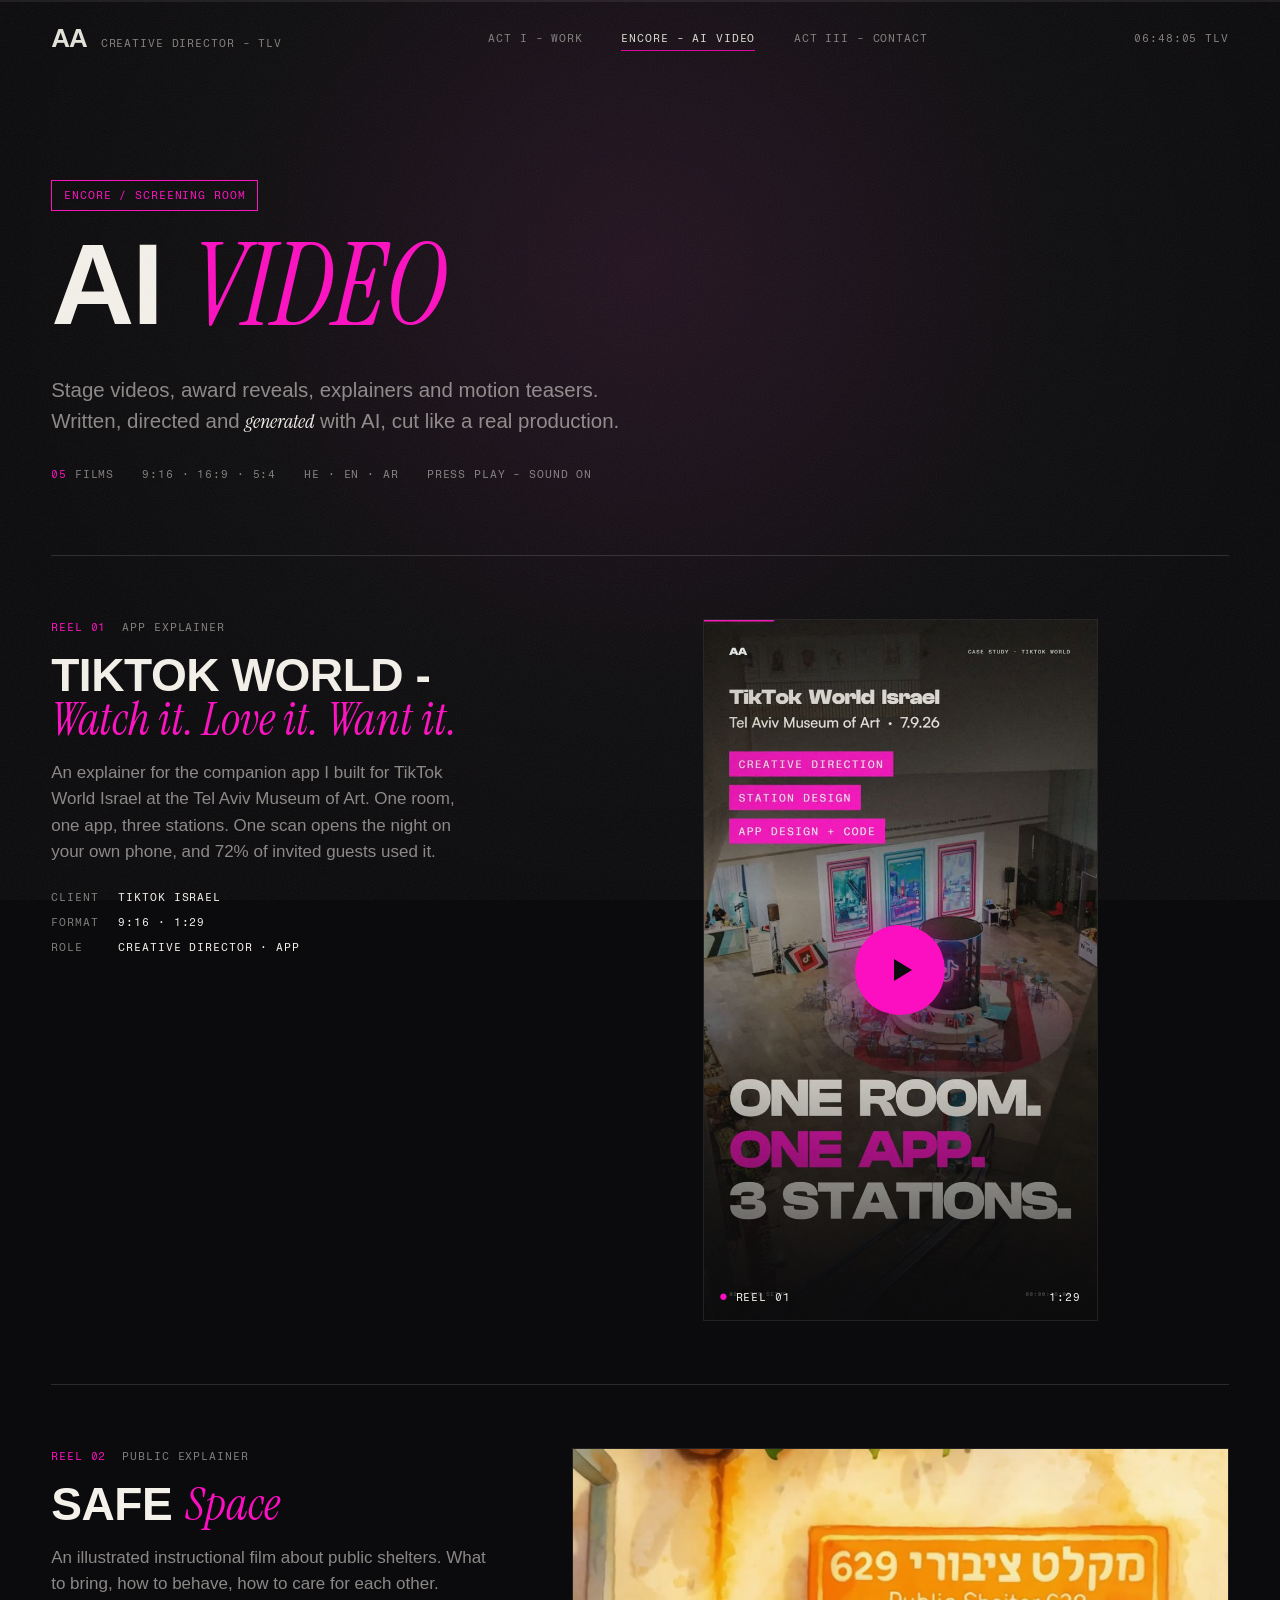
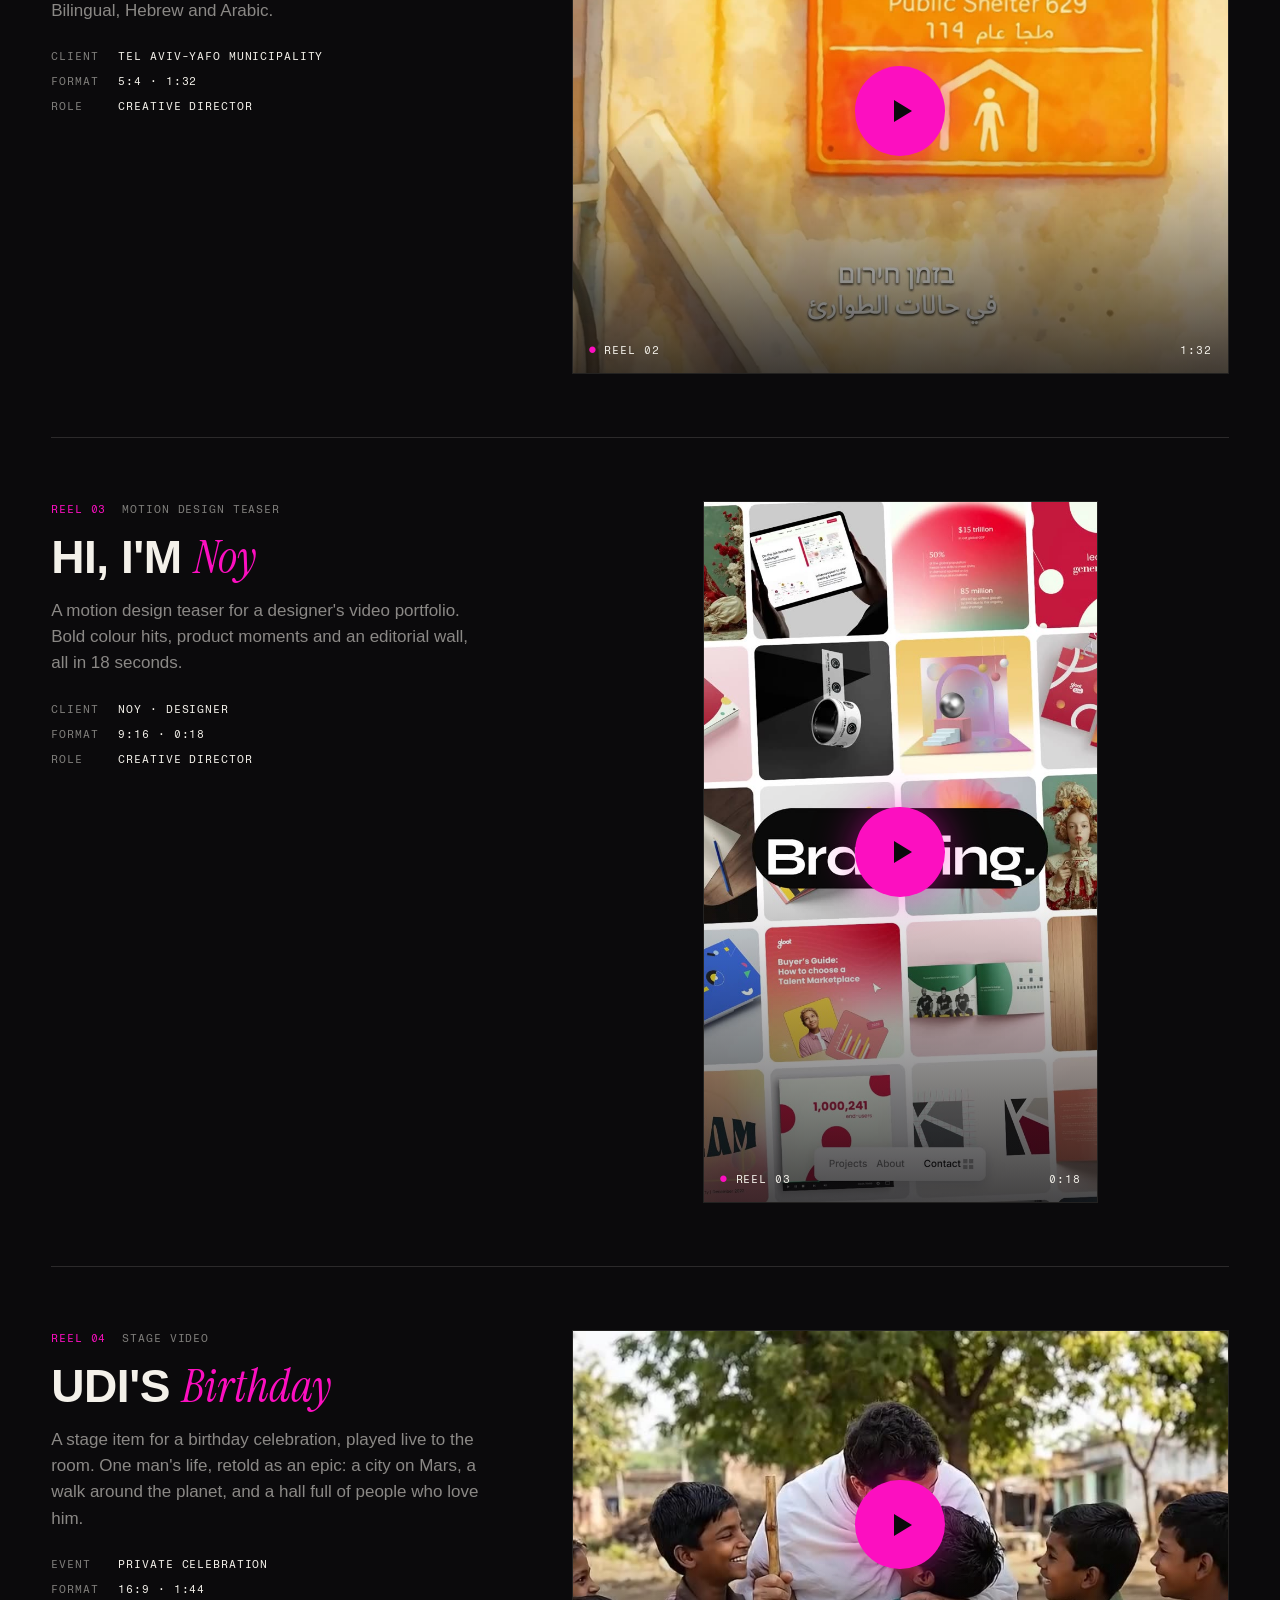
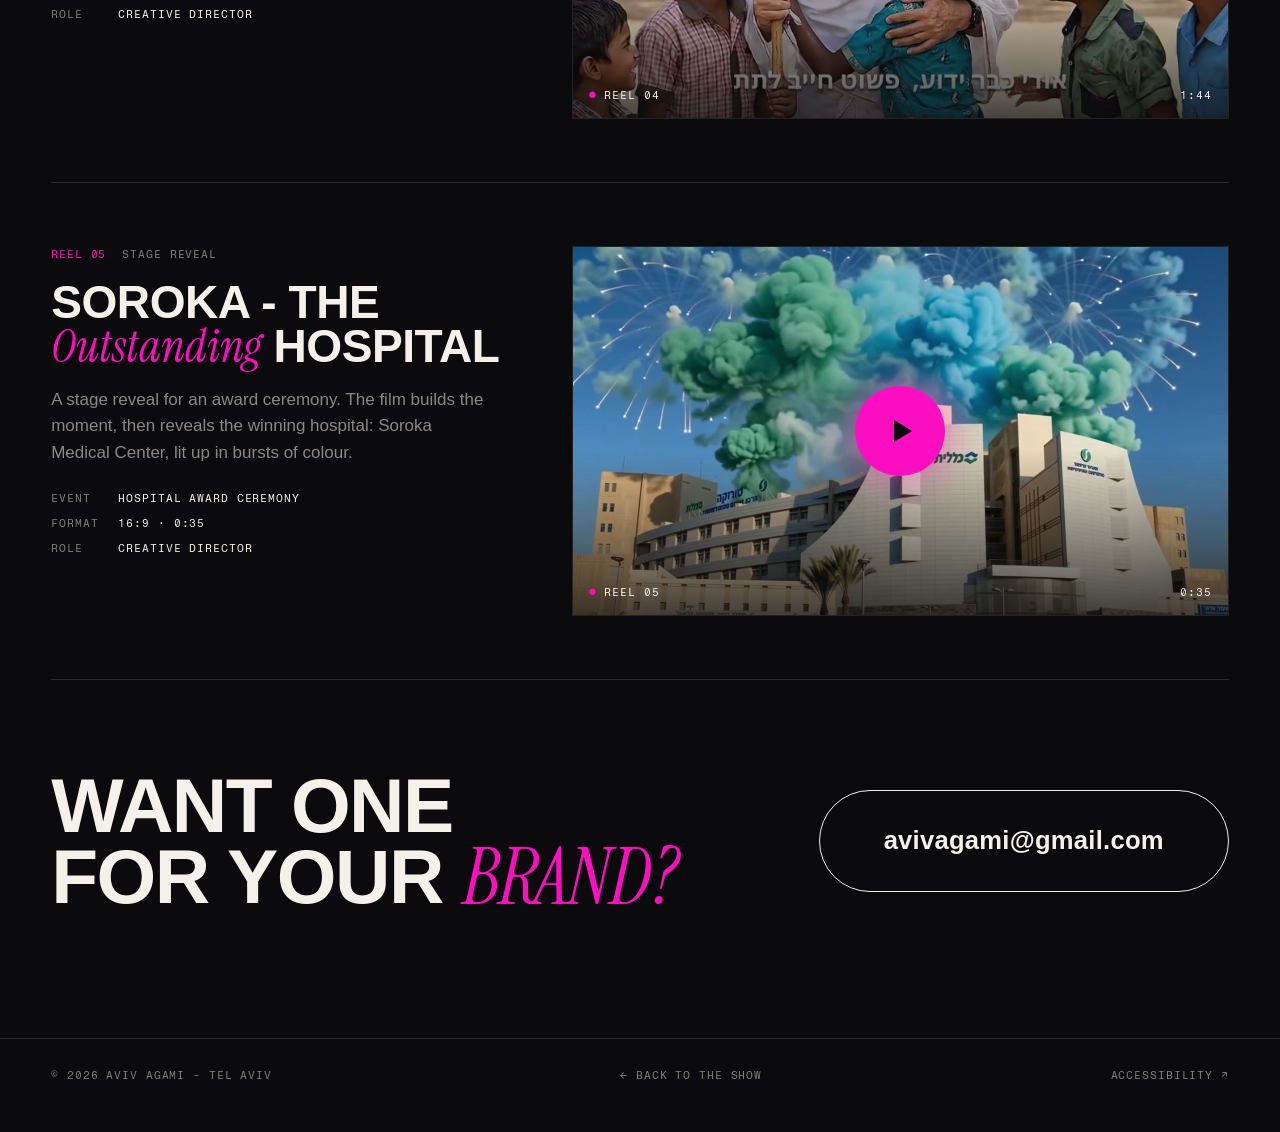
==== commit 11a6b6f1: "ai-video: new TikTok World app explainer, moved to first Co-Authored-By: Claude Opus 5.5 <noreply@an" ====
--- a/ai-video/index.html
+++ b/ai-video/index.html
@@ -184,7 +184,25 @@
 
         <li class="reel" data-reveal>
           <div class="reel__info">
-            <div class="reel__cue mono"><span>REEL 01</span><span>PUBLIC EXPLAINER</span></div>
+            <div class="reel__cue mono"><span>REEL 01</span><span>APP EXPLAINER</span></div>
+            <h2 class="reel__title">TikTok World - <em>Watch it. Love it. Want it.</em></h2>
+            <p class="reel__desc">An explainer for the companion app I built for TikTok World Israel at the Tel Aviv Museum of Art. One room, one app, three stations. One scan opens the night on your own phone, and 72% of invited guests used it.</p>
+            <dl class="reel__facts mono">
+              <dt>CLIENT</dt><dd>TikTok Israel</dd>
+              <dt>FORMAT</dt><dd>9:16 · 1:29</dd>
+              <dt>ROLE</dt><dd>Creative Director · App</dd>
+            </dl>
+          </div>
+          <div class="screen screen--v">
+            <video src="/videos/ai/tiktok-world.mp4" poster="/images/ai/tiktok-world.jpg" preload="none" playsinline></video>
+            <button class="screen__play" aria-label="Play TikTok World app explainer"></button>
+            <div class="screen__label mono"><span><span class="rec">●</span> REEL 01</span><span>1:29</span></div>
+          </div>
+        </li>
+
+        <li class="reel" data-reveal>
+          <div class="reel__info">
+            <div class="reel__cue mono"><span>REEL 02</span><span>PUBLIC EXPLAINER</span></div>
             <h2 class="reel__title">Safe <em>Space</em></h2>
             <p class="reel__desc">An illustrated instructional film about public shelters. What to bring, how to behave, how to care for each other. Bilingual, Hebrew and Arabic.</p>
             <dl class="reel__facts mono">
@@ -196,13 +214,13 @@
           <div class="screen screen--sq">
             <video src="/videos/ai/safe-space.mp4" poster="/images/ai/safe-space.jpg" preload="none" playsinline></video>
             <button class="screen__play" aria-label="Play Safe Space film"></button>
-            <div class="screen__label mono"><span><span class="rec">●</span> REEL 01</span><span>1:32</span></div>
-          </div>
-        </li>
-
-        <li class="reel" data-reveal>
-          <div class="reel__info">
-            <div class="reel__cue mono"><span>REEL 02</span><span>MOTION DESIGN TEASER</span></div>
+            <div class="screen__label mono"><span><span class="rec">●</span> REEL 02</span><span>1:32</span></div>
+          </div>
+        </li>
+
+        <li class="reel" data-reveal>
+          <div class="reel__info">
+            <div class="reel__cue mono"><span>REEL 03</span><span>MOTION DESIGN TEASER</span></div>
             <h2 class="reel__title">Hi, I'm <em>Noy</em></h2>
             <p class="reel__desc">A motion design teaser for a designer's video portfolio. Bold colour hits, product moments and an editorial wall, all in 18 seconds.</p>
             <dl class="reel__facts mono">
@@ -214,13 +232,13 @@
           <div class="screen screen--v">
             <video src="/videos/ai/designer-portfolio.mp4" poster="/images/ai/designer-portfolio.jpg" preload="none" playsinline></video>
             <button class="screen__play" aria-label="Play portfolio teaser"></button>
-            <div class="screen__label mono"><span><span class="rec">●</span> REEL 02</span><span>0:18</span></div>
-          </div>
-        </li>
-
-        <li class="reel" data-reveal>
-          <div class="reel__info">
-            <div class="reel__cue mono"><span>REEL 03</span><span>STAGE VIDEO</span></div>
+            <div class="screen__label mono"><span><span class="rec">●</span> REEL 03</span><span>0:18</span></div>
+          </div>
+        </li>
+
+        <li class="reel" data-reveal>
+          <div class="reel__info">
+            <div class="reel__cue mono"><span>REEL 04</span><span>STAGE VIDEO</span></div>
             <h2 class="reel__title">Udi's <em>Birthday</em></h2>
             <p class="reel__desc">A stage item for a birthday celebration, played live to the room. One man's life, retold as an epic: a city on Mars, a walk around the planet, and a hall full of people who love him.</p>
             <dl class="reel__facts mono">
@@ -232,25 +250,7 @@
           <div class="screen screen--w">
             <video src="/videos/ai/udi-birthday.mp4" poster="/images/ai/udi-birthday.jpg" preload="none" playsinline></video>
             <button class="screen__play" aria-label="Play birthday stage video"></button>
-            <div class="screen__label mono"><span><span class="rec">●</span> REEL 03</span><span>1:44</span></div>
-          </div>
-        </li>
-
-        <li class="reel" data-reveal>
-          <div class="reel__info">
-            <div class="reel__cue mono"><span>REEL 04</span><span>APP EXPLAINER</span></div>
-            <h2 class="reel__title">TikTok World - <em>Watch it. Love it. Want it.</em></h2>
-            <p class="reel__desc">An explainer for the companion app I built for TikTok World Israel 2026. Guests used it to engage all night: your badge is your pass, a mission at every station, a prize at the end.</p>
-            <dl class="reel__facts mono">
-              <dt>CLIENT</dt><dd>TikTok Israel</dd>
-              <dt>FORMAT</dt><dd>9:16 · 0:28</dd>
-              <dt>ROLE</dt><dd>Creative Director · App</dd>
-            </dl>
-          </div>
-          <div class="screen screen--v">
-            <video src="/videos/ai/tiktok-world.mp4" poster="/images/ai/tiktok-world.jpg" preload="none" playsinline></video>
-            <button class="screen__play" aria-label="Play TikTok World app explainer"></button>
-            <div class="screen__label mono"><span><span class="rec">●</span> REEL 04</span><span>0:28</span></div>
+            <div class="screen__label mono"><span><span class="rec">●</span> REEL 04</span><span>1:44</span></div>
           </div>
         </li>
 
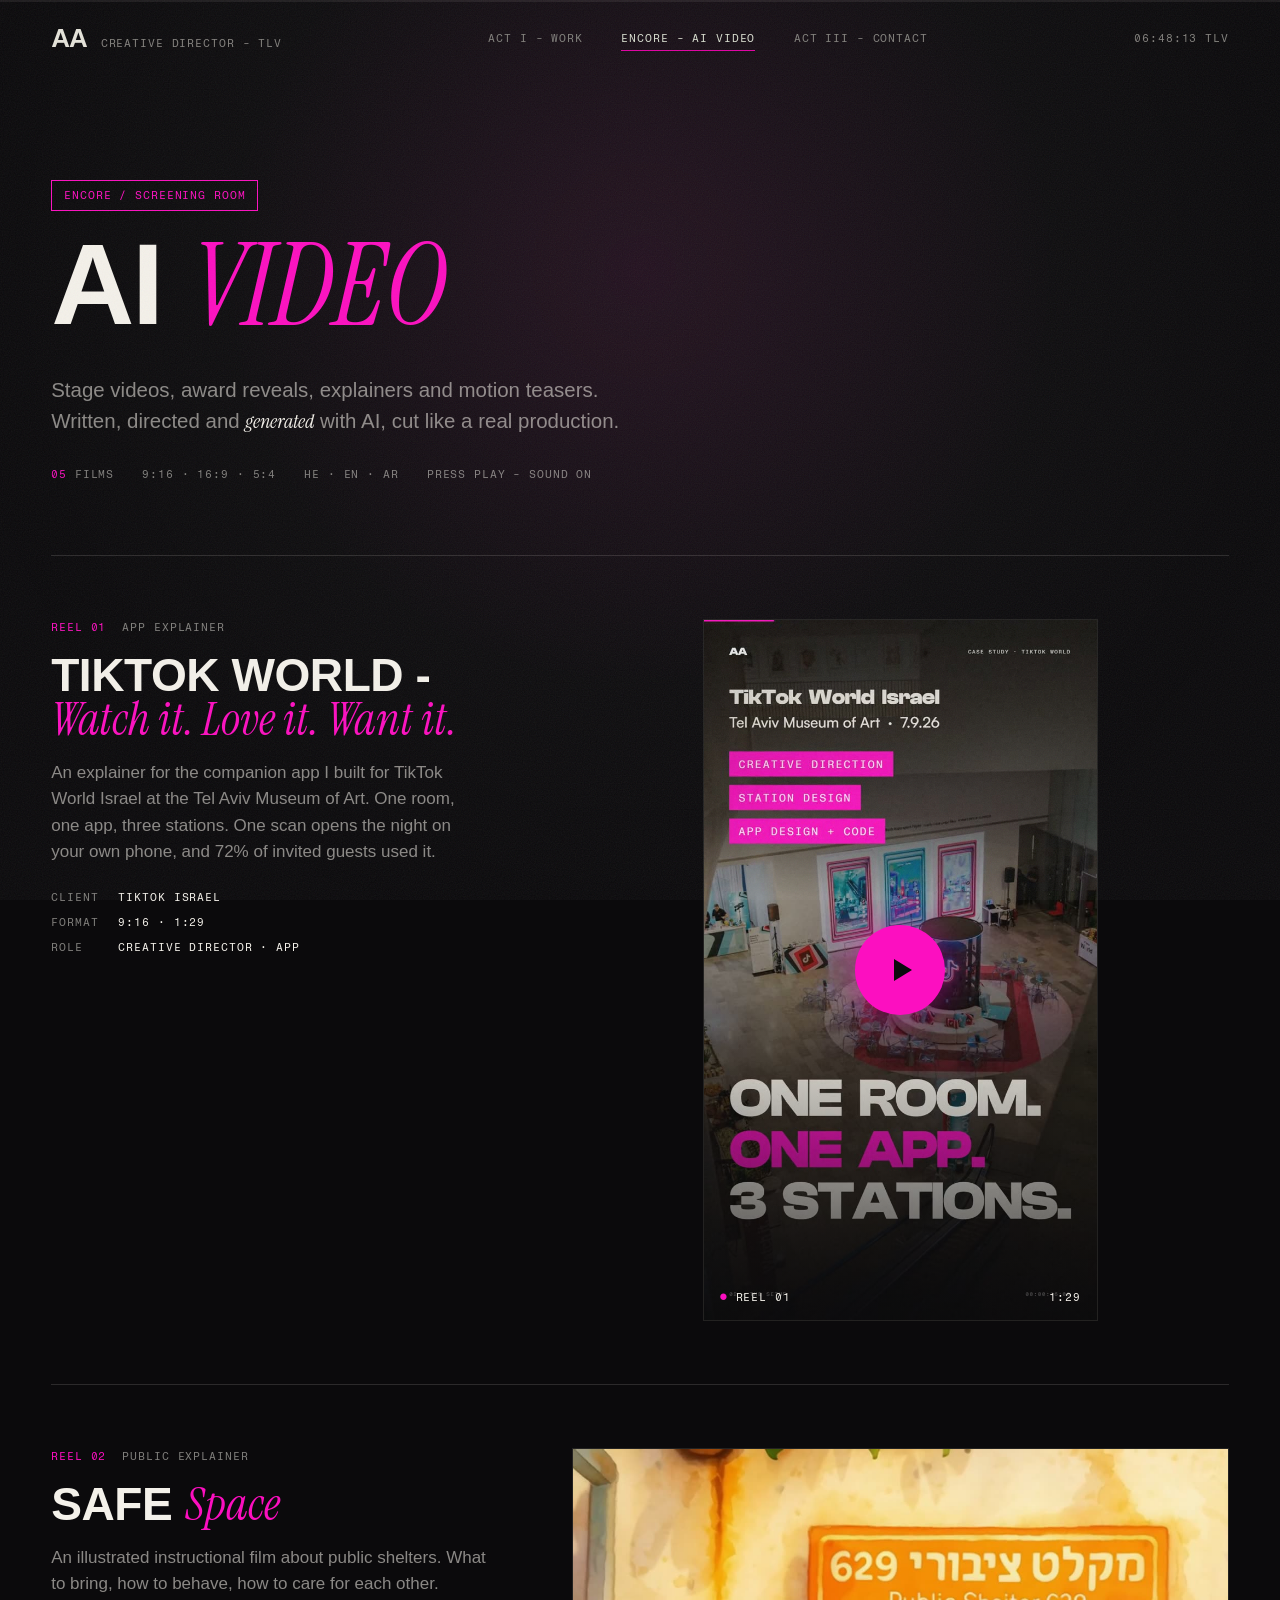
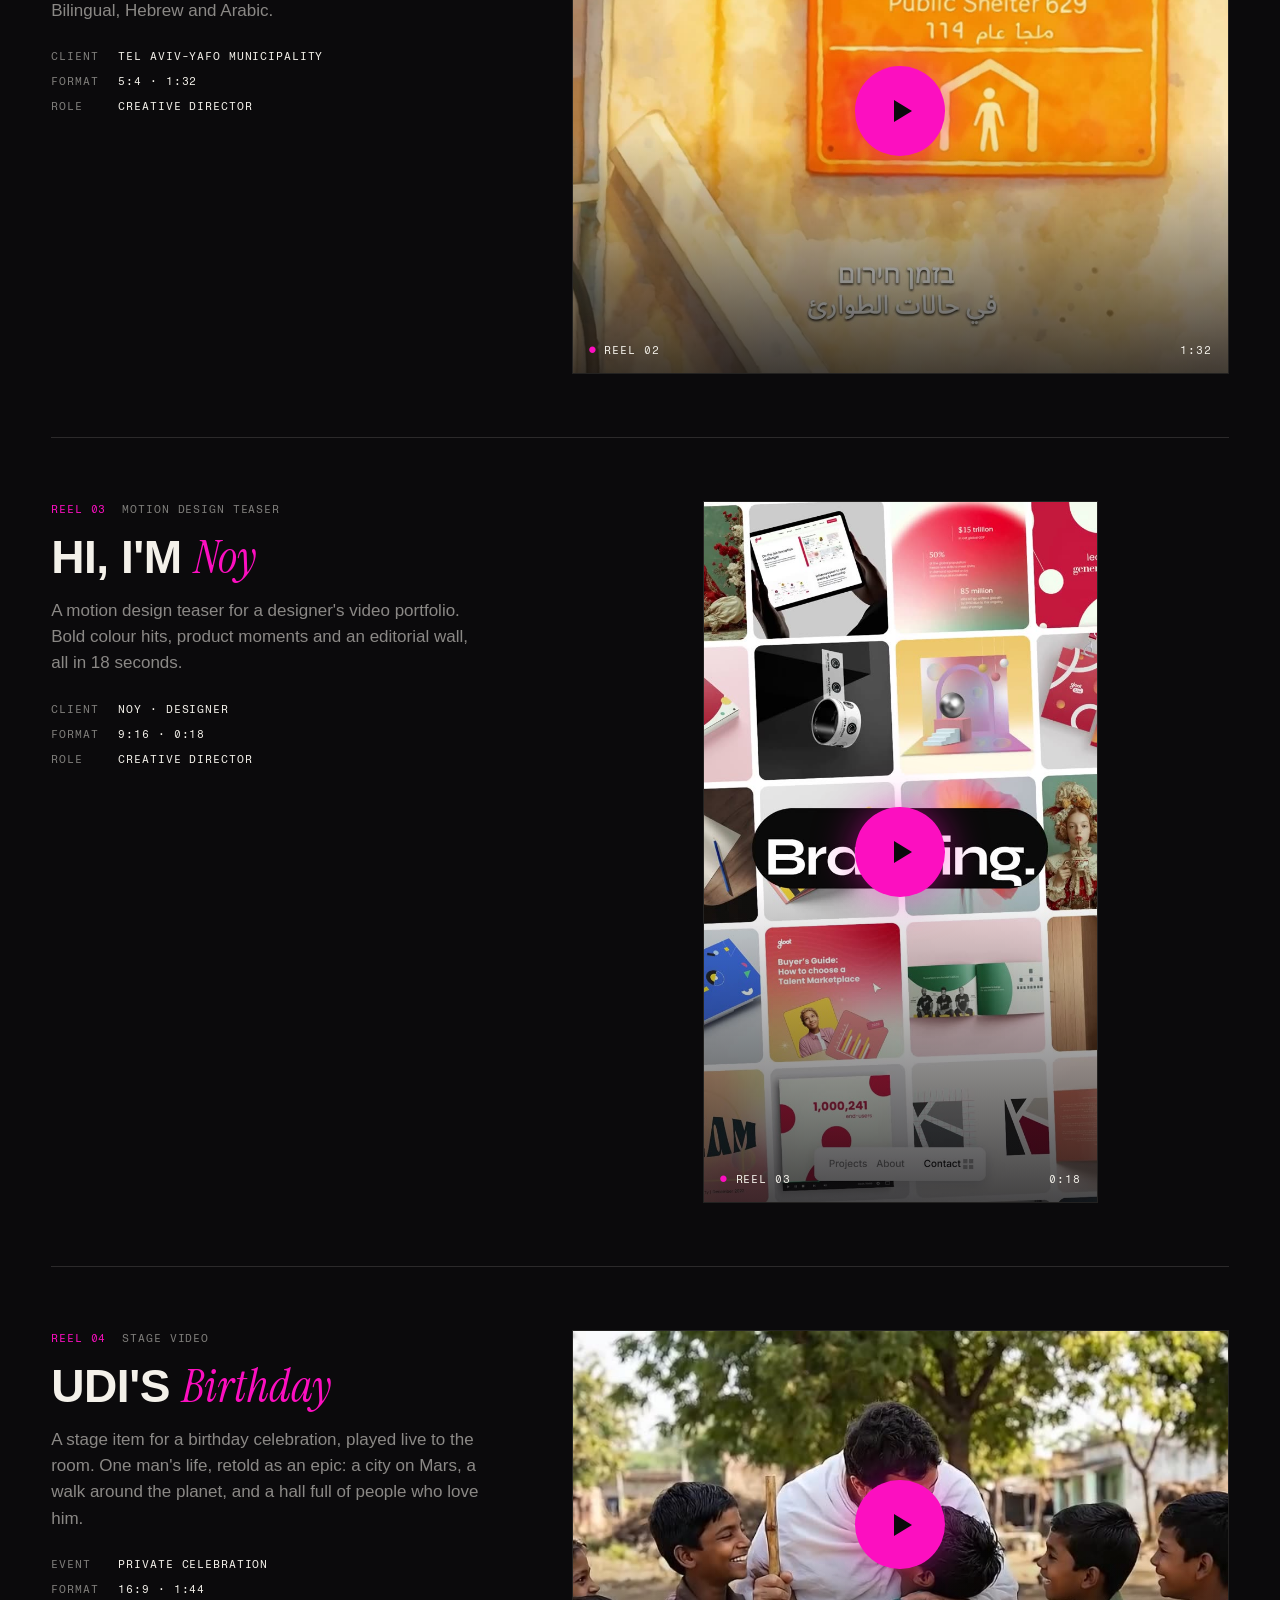
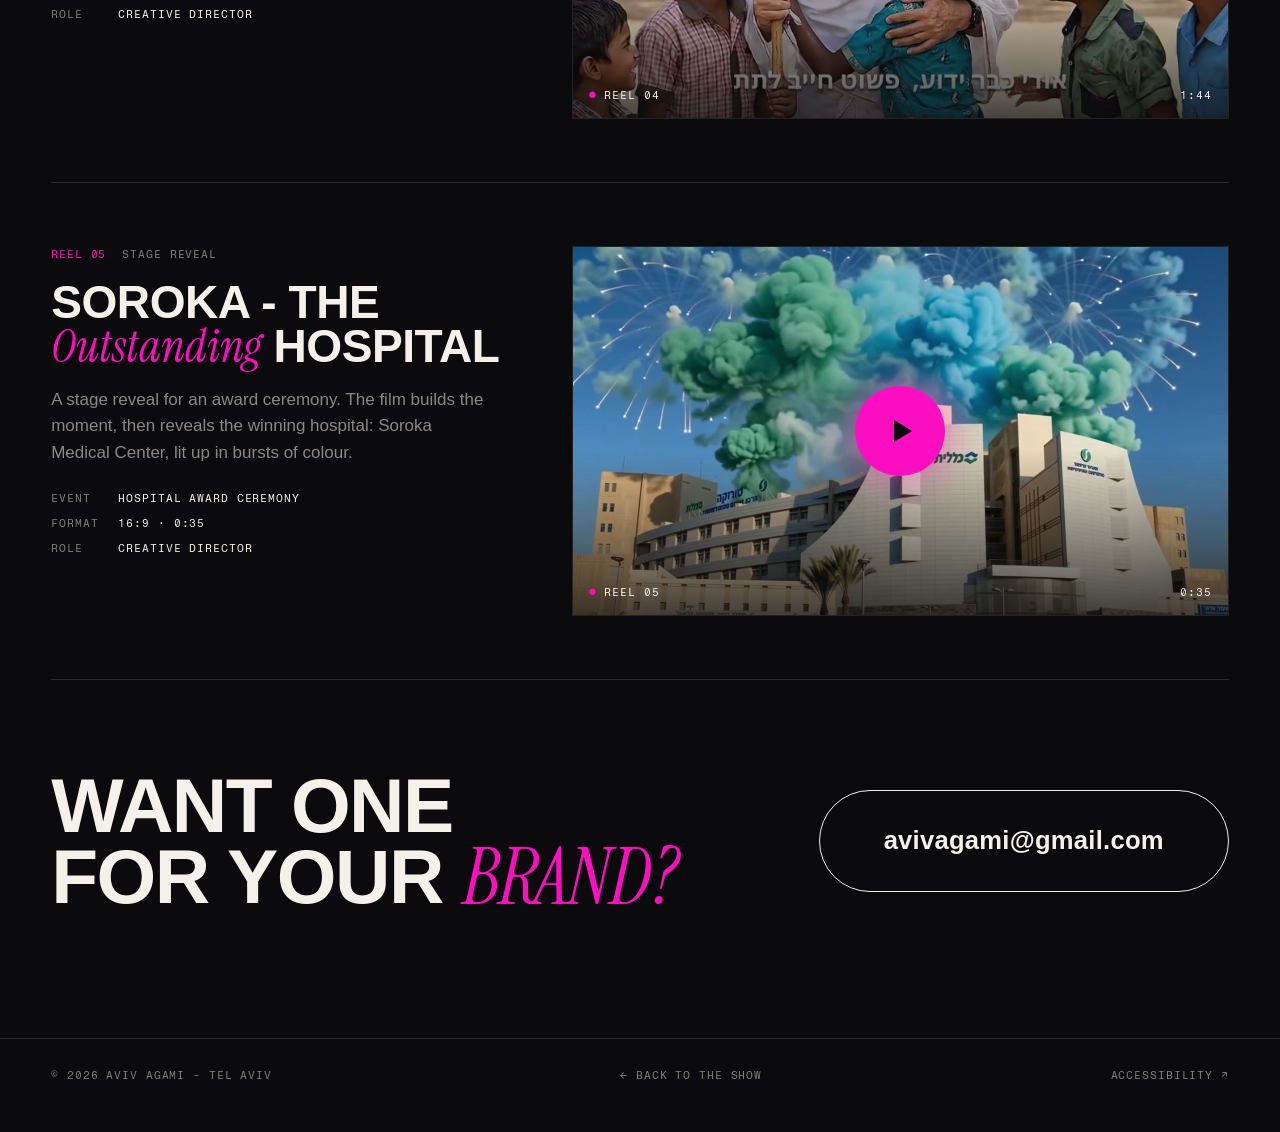
==== commit c3649515: "Add GoatCounter: page views, video plays/finishes, downloads Co-Authored-By: Claude Opus 5.5 <norepl" ====
--- a/ai-video/index.html
+++ b/ai-video/index.html
@@ -350,5 +350,6 @@
 
   <!-- Cloudflare Web Analytics -->
   <script defer src="https://static.cloudflareinsights.com/beacon.min.js" data-cf-beacon='{"token": "11a063e5d36c40c1a166da0a340a02b1"}'></script>
+  <script defer src="/gc.js"></script>
 </body>
 </html>
